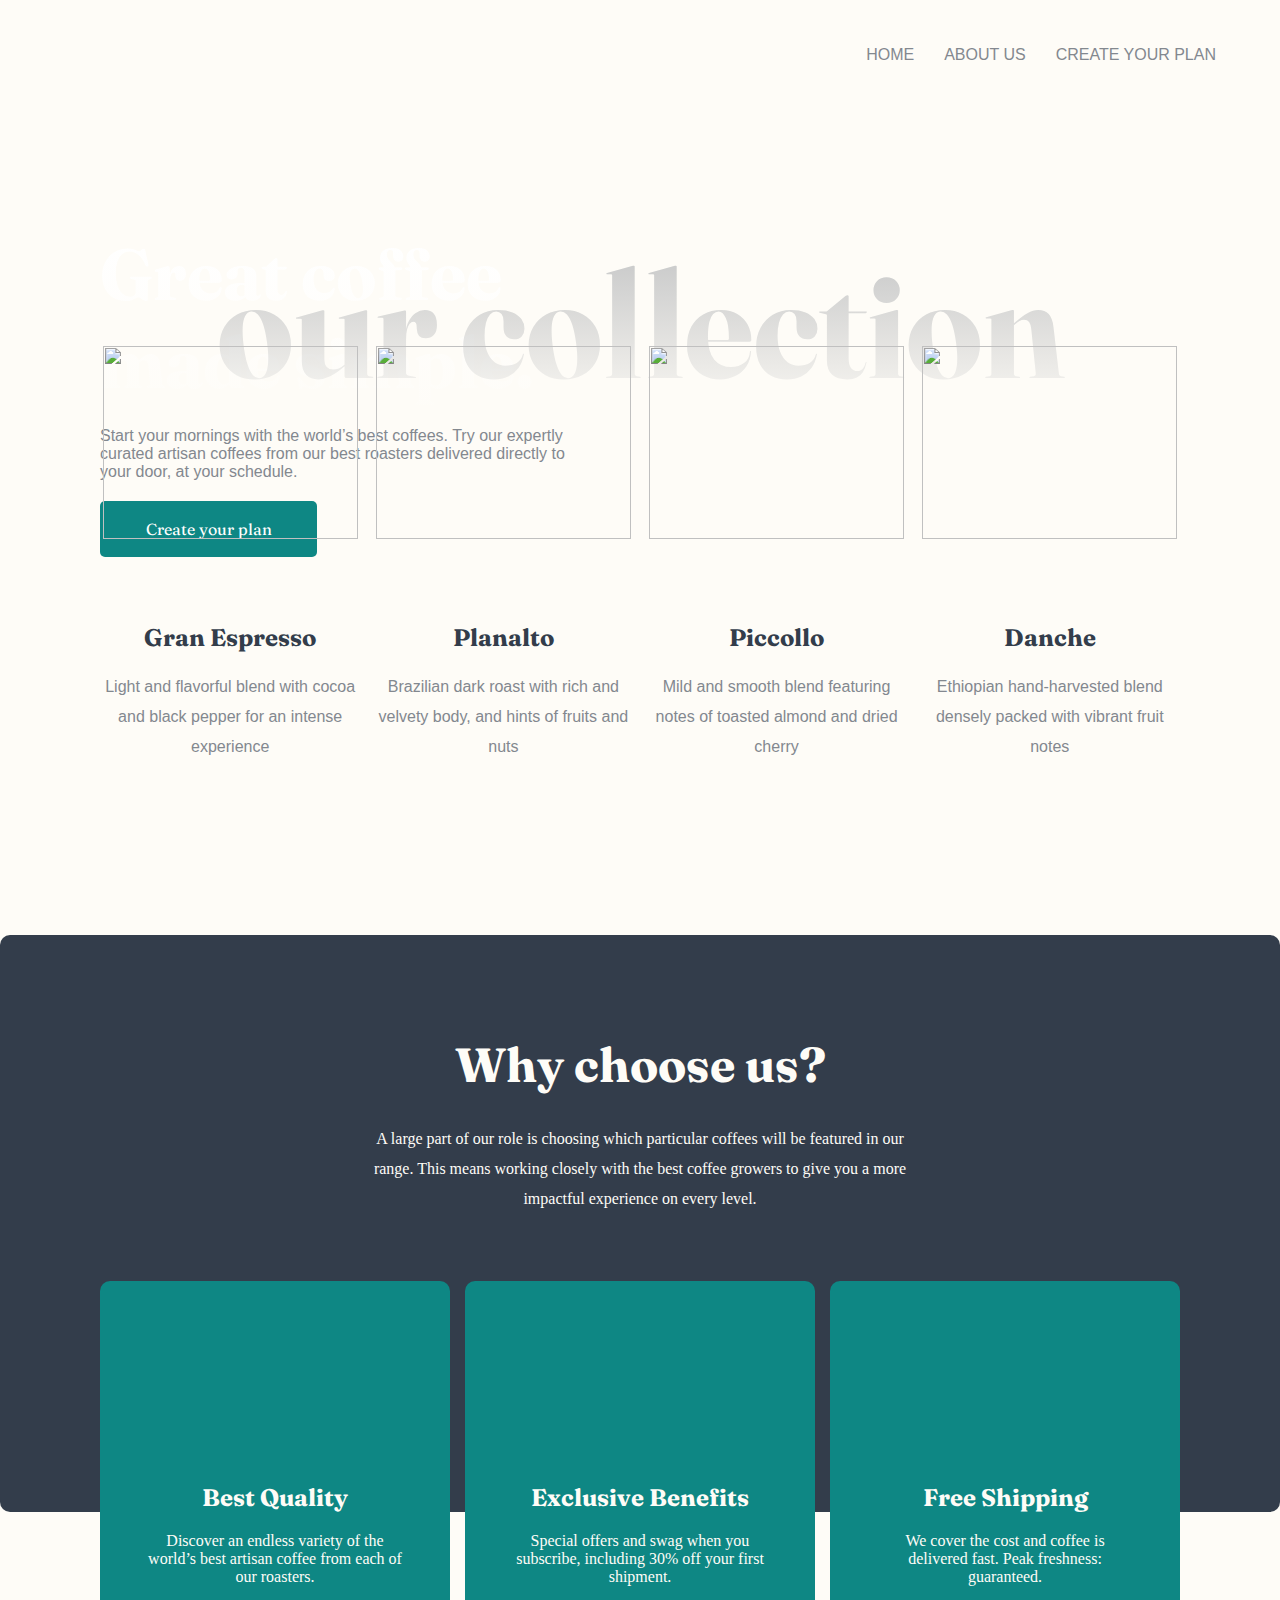
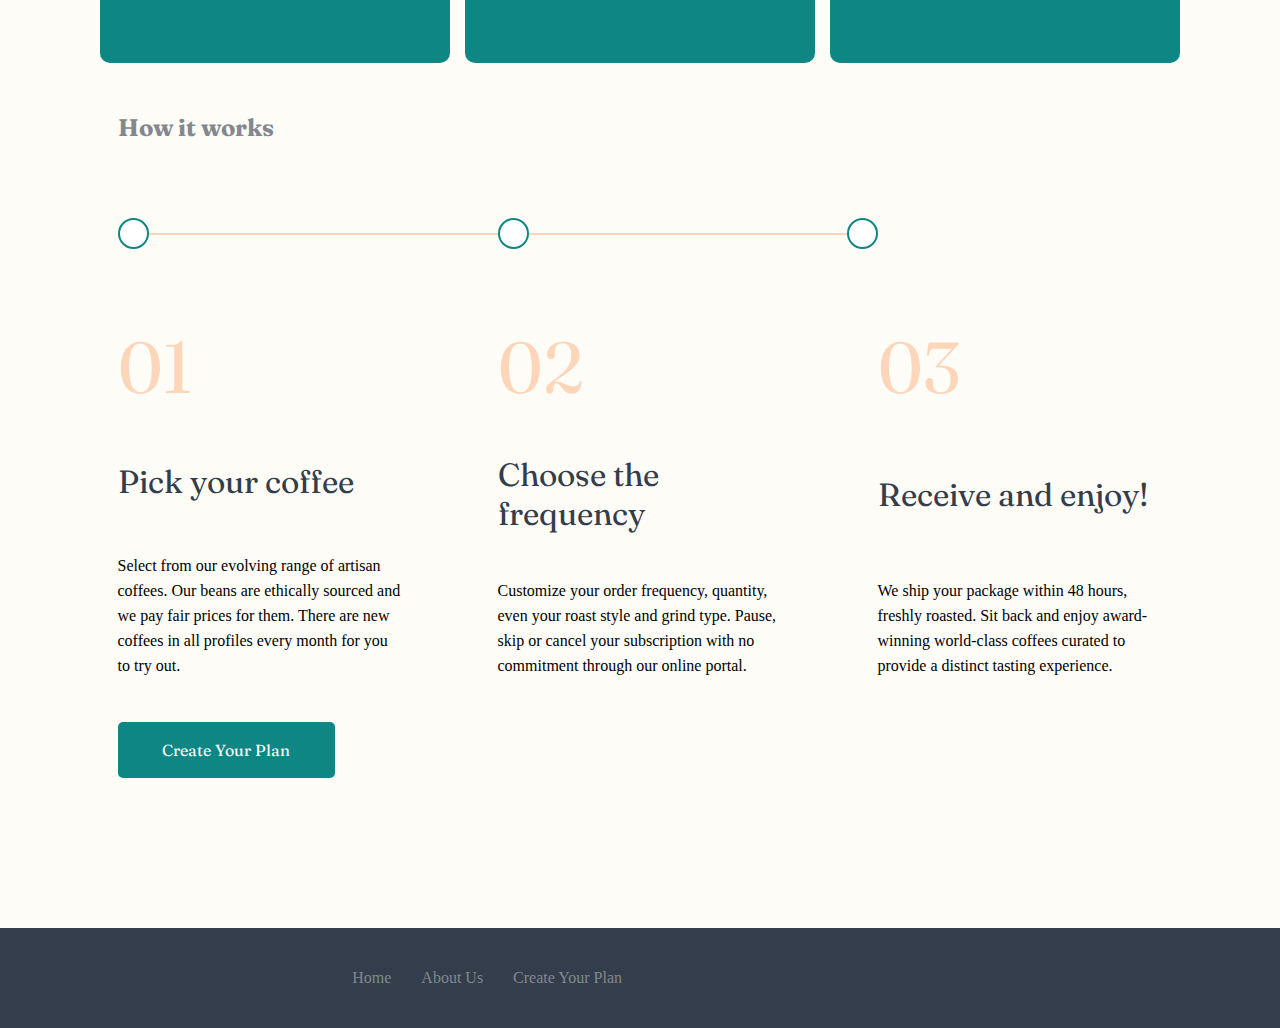
==== index.html @ 8ff1a356 "Add files via upload" ====
<!DOCTYPE html>
<html lang="en">
<head>
  <meta charset="UTF-8">
  <meta name="viewport" content="width=device-width, initial-scale=1.0">
  <link rel="icon" type="image/png" sizes="32x32" href="./assets/favicon-32x32.png">
  <link rel="stylesheet" href="styles.css">
  <title>Frontend Mentor | Coffeeroasters subscription site</title>
  <link rel="preconnect" href="https://fonts.googleapis.com">
  <link rel="preconnect" href="https://fonts.gstatic.com" crossorigin>
  <link href="https://fonts.googleapis.com/css2?family=Fraunces:wght@900&display=swap" rel="stylesheet">
</head>
<body>
  <header id="header">
      <nav class="nav-main">
        <img src="./assets/shared/desktop/logo.svg" alt="" class="logo">
        <ul class="nav-list">
          <a class="nav-link" href="#"><li class="nav-item">Home</li></a>
          <a class="nav-link" href="#"><li class="nav-item">About Us</li></a>
          <a class="nav-link" href="#"><li class="nav-item">Create Your Plan</li></a>
        </ul>
    </nav>
  </header>
  <main id="main">
    <section id="hero">
        <img src="./assets/home/desktop/image-hero-coffeepress.jpg" alt="" class="hero-image">
        <div class="hero-content">
          <h1 class="hero-heading">Great coffee made simple.</h1>
          <p class="hero-paragraph">
            Start your mornings with the world’s best coffees. Try our expertly curated artisan 
            coffees from our best roasters delivered directly to your door, at your schedule.
          </p>
          <button class="hero-button">Create your plan</button>
        </div>
    </section>
    <section id="products">
      <div class="products-line">
        <div class="products-heading-overlay"></div>
        <h2 class="products-heading">our collection</h2>
        <div class="products-container">
          <div class="product-container">
            <img class="product-image" src="./assets/home/desktop/image-gran-espresso.png" alt="">
            <div class="products-content">
              <h3 class="products-content-heading">Gran Espresso</h3>
              <p class="products-paragraph">
                Light and flavorful blend with cocoa and black pepper for an intense experience
              </p>
            </div>
          </div>
          <div class="product-container">
            <img class="product-image" src="./assets/home/desktop/image-planalto.png" alt="">
            <div class="products-content">
              <h3 class="products-content-heading">Planalto</h3>
              <p class="products-paragraph">  
                Brazilian dark roast with rich and velvety body, and hints of fruits and nuts
              </p>
            </div>
          </div>
          <div class="product-container">
            <img class="product-image" src="./assets/home/desktop/image-piccollo.png" alt="">
            <div class="products-content">
              <h3 class="products-content-heading">Piccollo</h3>
              <p class="products-paragraph">  
                Mild and smooth blend featuring notes of toasted almond and dried cherry
              </p>
            </div>
          </div>
          <div class="product-container">
            <img class="product-image" src="./assets/home/desktop/image-danche.png" alt="">
            <div class="products-content">
              <h3 class="products-content-heading">Danche</h3>
              <p class="products-paragraph">
                Ethiopian hand-harvested blend densely packed with vibrant fruit notes
              </p>
            </div>
          </div>
        </div>
      </div>
    </section>
    <section id="cta">
      <div class="cta-content">
        <div class="cta-content-container">
          <h4 class="cta-heading">Why choose us?</h4>
          <p class="cta-paragraph">
            A large part of our role is choosing which particular coffees will be featured 
            in our range. This means working closely with the best coffee growers to give 
            you a more impactful experience on every level.
          </p>
        </div>
      </div>
        <div class="cta-container">
          <div class="cta-item">
            <img src="./assets/home/desktop/icon-coffee-bean.svg" alt="" class="cta-item-image">
            <div class="cta-item-content">
              <h5 class="cta-item-heading">Best Quality</h5>
              <p class="cta-item-paragraph">  
                Discover an endless variety of the world’s best artisan coffee from each of our roasters.
              </p>
            </div>
          </div>
          <div class="cta-item">
            <img src="./assets/home/desktop/icon-gift.svg" alt="" class="cta-item-image">
            <div class="cta-item-content">
              <h5 class="cta-item-heading">Exclusive Benefits</h5>
              <p class="cta-item-paragraph">  
                Special offers and swag when you subscribe, including 30% off your first shipment.
              </p>
            </div>
          </div>
          <div class="cta-item">
            <img src="./assets/home/desktop/icon-truck.svg" alt="" class="cta-item-image">
            <div class="cta-item-content">
              <h5 class="cta-item-heading">Free Shipping</h5>
              <p class="cta-item-paragraph">  
                We cover the cost and coffee is delivered fast. Peak freshness: guaranteed.
              </p>
            </div>
          </div>
        </div>
    </section>
    <section id="how-to">
      <h6 class="how-to-heading">How it works</h6>
      <div class="line-graphic">
        <div class="circle-one"></div>
        <div class="circle-two"></div>
        <div class="circle-three"></div>
      </div>
      <div class="how-to-content">
        <div class="how-to-steps-container">
          <div class="step-one step">
            <p class="step-number">01</p>
            <h7 class="how-to-steps-heading">Pick your coffee</h7>
            <p class="how-to-steps-paragraph">
              Select from our evolving range of artisan coffees. Our beans are ethically 
              sourced and we pay fair prices for them. There are new coffees in all profiles 
              every month for you to try out.
            </p>
          </div>
          <div class="step-two step">
            <p class="step-number">02</p>
            <h7 class="how-to-steps-heading">Choose the frequency</h7>
            <p class="how-to-steps-paragraph">
              Customize your order frequency, quantity, even your roast style and grind type. 
              Pause, skip or cancel your subscription with no commitment through our online portal.
            </p>
          </div>
          <div class="step-three step">
            <p class="step-number">03</p>
            <h7 class="how-to-steps-heading">Receive and enjoy!</h7>
            <p class="how-to-steps-paragraph">
              We ship your package within 48 hours, freshly roasted. Sit back and enjoy award-winning 
              world-class coffees curated to provide a distinct tasting experience.
            </p>
          </div>
        </div>
      </div>
      <button class="how-to-button">Create Your Plan</button>
    </section>
    <footer id="footer">
        <nav class="footer-nav">
          <img src="./assets/shared/desktop/logo-footer.svg" alt="" class="footer-logo">
          <ul class="footer-nav-list">
            <a class="footer-nav-link"><li class="footer-nav-item">Home</li></a>
            <a class="footer-nav-link"><li class="footer-nav-item">About Us</li></a>
            <a class="footer-nav-link"><li class="footer-nav-item">Create Your Plan</li></a>
          </ul>
        </nav>
        <div class="footer-sm-container">
          <a href="" class="social-link">
            <img src="./assets/shared/desktop/icon-facebook.svg" alt="" class="social-item">
          </a>
          <a href="" class="social-link">
            <img src="./assets/shared/desktop/icon-twitter.svg" alt="" class="social-item">
          </a>
          <a href="" class="social-link">
            <img src="./assets/shared/desktop/icon-instagram.svg" alt="" class="social-item">
          </a>
        </div>
      </div>
  </main>
</body>
</html>

  <!-- Home
  About us
  Create your plan

  Great coffee made simple.

  Start your mornings with the world’s best coffees. Try our expertly curated artisan 
  coffees from our best roasters delivered directly to your door, at your schedule.

  Create your plan

  Our collection

  Gran Espresso
  Light and flavorful blend with cocoa and black pepper for an intense experience

  Planalto
  Brazilian dark roast with rich and velvety body, and hints of fruits and nuts

  Piccollo
  Mild and smooth blend featuring notes of toasted almond and dried cherry

  Danche
  Ethiopian hand-harvested blend densely packed with vibrant fruit notes

  Why choose us?

  A large part of our role is choosing which particular coffees will be featured 
  in our range. This means working closely with the best coffee growers to give 
  you a more impactful experience on every level.

  Best quality
  Discover an endless variety of the world’s best artisan coffee from each of our roasters.

  Exclusive benefits
  Special offers and swag when you subscribe, including 30% off your first shipment.

  Free shipping 
  We cover the cost and coffee is delivered fast. Peak freshness: guaranteed.

  How it works

  01
  Pick your coffee
  Select from our evolving range of artisan coffees. Our beans are ethically 
  sourced and we pay fair prices for them. There are new coffees in all profiles 
  every month for you to try out.

  02
  Choose the frequency
  Customize your order frequency, quantity, even your roast style and grind type. 
  Pause, skip or cancel your subscription with no commitment through our online portal.

  03
  Receive and enjoy!
  We ship your package within 48 hours, freshly roasted. Sit back and enjoy award-winning 
  world-class coffees curated to provide a distinct tasting experience.

  Create your plan

  Home
  About us
  Create your plan -->
---- styles.css ----
* {
    margin: 0;
    padding: 0;
    box-sizing: border-box;
    font-size: 16px;
}

:root {
    /* Colors */
    --light-cream: #fefcf7;
    --dark-grey-blue: #333d4b;
    --grey: #83888f;
    --btn-color: #66d2cf;
    --dark-cyan: #0E8784;
    --pale-orange: #FDD6BA;
}

/* Global */
body {
    background-color: var(--light-cream);
}

li {
    list-style-type: none;
}

a {
    text-decoration: none;
    color: var(--grey);
}

/* for testing and debugging */
header {
    /* background-color:wheat; */
    width: 90%;
    margin: 30px auto;
}

#hero  {
    position: relative;
    width: 1280px;
    margin: auto;
    display: flex;
    align-items: center;
    justify-content: center;
}

#cta {
    height: 728px;
    width: 1280px;
    margin: 50px auto;
    display: flex;
    flex-direction: column;
    align-items: center;
    justify-content: center; 
    background-color: var(--light-cream);
    position: relative;
}

#products {
    /* background-color: brown; */
    height: 524.55px;
    width: 1111px;
    margin: 150px auto;
    display: flex;
    align-items: center;
    justify-content: center;
}

#how-to {
    height: auto;
    width: 1045px;
    height: 765px;
    margin: 50px auto;
    position: relative;
}

#footer {
    height: 100px;
    background-color: var(--dark-grey-blue);
    display: flex;
    align-items: center;
    justify-content: space-between;
    width: 1280px;
    margin: 0 auto;
}

#hero { background-color: yellow; }
#products { 
    /* background-color: red;  */
    padding: 20px 0;
}
/* #cta { background-color: yellowgreen; } */
/* #how-to { background-color: antiquewhite } */

/* navigation */
.nav-main {
    display: flex;
    justify-content: space-between;
    align-items: center;
    width: 1280px;
    height: 50px;
}

.nav-list {
    display: flex;
    justify-content: space-between;
    font-family: 'Barlow', sans-serif;
    text-transform: uppercase;
}

.nav-link {
    font-size: 1vw;
}

.nav-link:not(:last-child) {
    margin-right: 30px;
}

.nav-link:hover {
    color: var(--dark-grey-blue);
}

/* Hero */
.hero-content {
    width: 493px;
    height: 367px;
    /* background-color: cornflowerblue; */
    display: flex;
    flex-direction: column;
    justify-content: space-evenly;
    position: absolute;
    left: 100px;
    top: 100px;
}

.hero-image {
    width: 100%;
    border-radius: 10px;
}

.hero-heading {
    font-size: 72px;
    font-family: 'Fraunces', serif;
    color: white;
}

.hero-paragraph {
    font-size: 1rem;
    color: var(--grey);
    font-family: 'Barlow', sans-serif;
}

.hero-button, .how-to-button {
    width: 217px;
    height: 56px;
    background-color: var(--dark-cyan);
    color: white;
    font-family: 'Fraunces', serif;
    border: none;
    border-radius: 5px;
}

.hero-button:hover {
    background-color: var(--btn-color);
}
/* Products */
.products-line {
    position: relative;
}

.products-container {
    /* background-color: darkblue; */
    color: white;
    display: flex;
    width: 1111px;
    height: 398.55px;
    justify-content: space-evenly;
    align-items: center;
}

.products-heading {
    font-size: 150px;
    text-align: center;
    font-family: 'Fraunces', serif;
    color: var(--grey);
    filter: opacity(50%);
}

.products-heading-overlay {
    width: 1111px;
    height: 196px;
    background: rgb(254,252,247);
    background: linear-gradient(0deg, rgba(254,252,247,1) 0%, rgba(254,252,247,0) 100%);
    position: absolute;
    z-index: 1;
}

.products-content {
    width: 255px;
    height: 134px;
    display: flex;
    flex-direction: column;
    justify-content: space-evenly;
    align-items: center;
    margin-top: 150px;
}

.products-content-heading {
    font-size: 24px;
    font-family: 'Fraunces', serif;
    color: var(--dark-grey-blue);
    margin-bottom: 20px;
}

.products-paragraph {
    font-family: 'Barlow', sans-serif;
    color: var(--grey);
    text-align: center;
    line-height: 30px;
}

.product-image {
    width: 255px;
    height: 193px;
    position: absolute;
    top: 115px;
    z-index: 1;
}
/* CTA */
.cta-content {
    background-color: var(--dark-grey-blue);
    width: 1280px;
    height: 577px;
    position: absolute;
    display: flex;
    justify-content: center;
    top: 0;
    border-radius: 10px;
}

.cta-container {
    display: flex;
    justify-content: space-evenly;
    position: absolute;
    width: 1110px;
    height: 382px;
    bottom: 0;
}

.cta-heading {
    color: var(--light-cream);
    font-size: 48px;
    text-align: center;
    font-family: 'Fraunces', serif;
}

.cta-paragraph {
    text-align: center;
    margin-top: 30px;
    line-height: 30px;
}

.cta-content-container {
    width: 540px;
    height: 160px;
    color: var(--light-cream);
    margin-top: 100px;
}

.cta-item {
    background-color: var(--dark-cyan);    
    width: 350px;
    height: 382px;
    display: flex;
    flex-direction: column;
    align-items: center;
    justify-content: space-evenly;
    border-radius: 10px;
}

.cta-item-content {
    width: 255px;
    height: 78px;
}

.cta-item-heading {
    font-size: 24px;
    font-family: 'Fraunces', serif;
    color: var(--light-cream);
    margin-bottom: 20px;
    text-align: center;
}

.cta-item-paragraph {
    color: var(--light-cream);
    text-align: center;
}

/* How to */
.how-to-steps-container {
    display: flex;
    justify-content: space-between;
    align-items: flex-end;
    position: absolute;
    bottom: 200px;
    width: 1045px;
    height: 453px;
    /* background-color: yellow; */
}

.how-to-heading {
    font-family: 'Fraunces', serif;
    position: absolute;
    top: 0;
    font-size: 24px;
    color: var(--grey);
}

.line-graphic {
    display: flex;
    align-items: center;
    width: 760px;
    height: 2px;
    background-color: var(--pale-orange);
    position: relative;
    left: 0;
    top: 120px;
}

.circle-one, 
.circle-two,
.circle-three {
    width: 31px;
    height: 31px;
    background-color: white;
    position: absolute;
    border: 2px solid var(--dark-cyan);
    border-radius: 50px;
}

.circle-one {
    left: 0;
}

.circle-two {
    left: 50%;
}

.circle-three {
    right: 0;
}

.step {
    width: 285px;
    height: 355px;
    display: flex;
    flex-direction: column;
    justify-content: space-between;
}

.step-number {
    font-size: 72px;
    color: var(--pale-orange);
    font-family: 'Fraunces', serif;
}

.how-to-steps-heading {
    font-size: 32px;
    font-family: 'Fraunces', serif;
    color: var(--dark-grey-blue);
}

.how-to-steps-paragraph {
    line-height: 25px;
}

.how-to-button {
    position: absolute;
    bottom: 100px;
}

/* Footer */
.footer-nav {
    width: 622px;
    height: 26px;
    display: flex;
    justify-content: space-between;
    align-items: center;
}

.footer-logo {
    margin-left: 30px;
}

.footer-nav-list {
    display: flex;
}

.footer-nav-link:not(:last-child) {
    margin-right: 30px;
}

.footer-sm-container {
    margin-right: 70px;
}

.social-link:not(:last-child) {
    margin-right: 30px;
}

@font-face {
    font-family: 'Barlow', sans-serif;
    src: url(./assets/fonts/Barlow-Regular.ttf);
}

@font-face {
    font-family: 'Fraunces', serif;
    src: url(./assets/fonts/Fraunces-VariableFont_SOFT\,WONK\,opsz\,wght.ttf);
}

#header {
    display: flex;
    justify-content: space-evenly;
}

/* Large Desktop
@media screen and (min-width: 1800px) {

}

/* Small Desktop */
/* @media screen and (max-width: 1300px) {
    .hero-content {
        height: 400px;
        top: 60px;
    }

    .hero-paragraph {
        width: 350px;
    }
} */

/* Tablets */
/* @media screen and (max-width: 768px) {
    .products-container, .cta-container {
        flex-direction: column;
    }
} */

/* Mobile */
/* @media screen and (max-width: 480px) {
    .hero-content {
        width: 100%;
        align-items: center;
    }

    .product-container, .products-content {
        display: flex;
        flex-direction: column;
        align-items: center;
        justify-content: center;
    }

    .how-to-steps-container {
        flex-direction: column;
        justify-content: center;
        align-items: center;
    }

    .step {
        display: flex;
        flex-direction: column;
        align-items: center;
    }

    .footer-nav {
        flex-direction: column;
    }
} */
/* Notes:

width should be 90% on all pages


*/
/* Need to convert everthing to vh and vw units */
/* 
320px — 480px: Mobile devices
481px — 768px: iPads, Tablets
769px — 1024px: Small screens, laptops
1025px — 1200px: Desktops, large screens
1201px and more —  Extra large screens, TV */
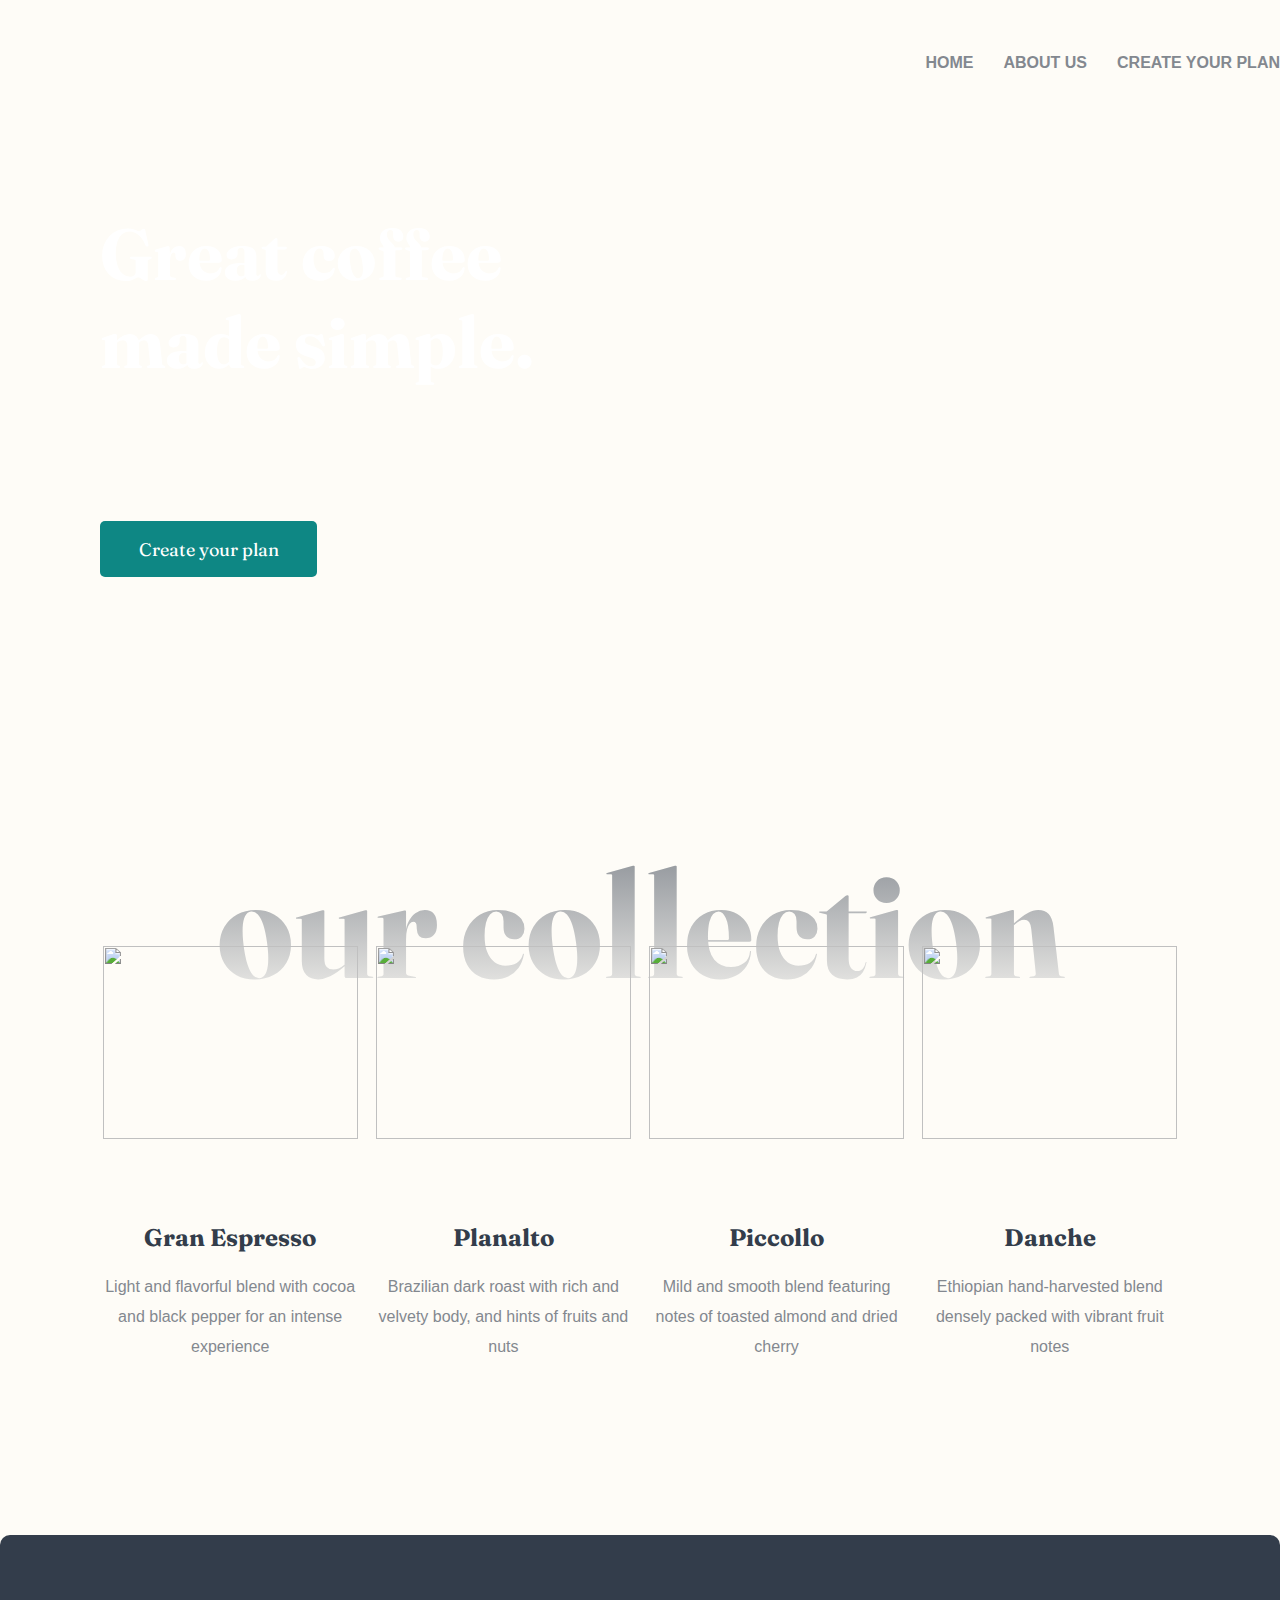
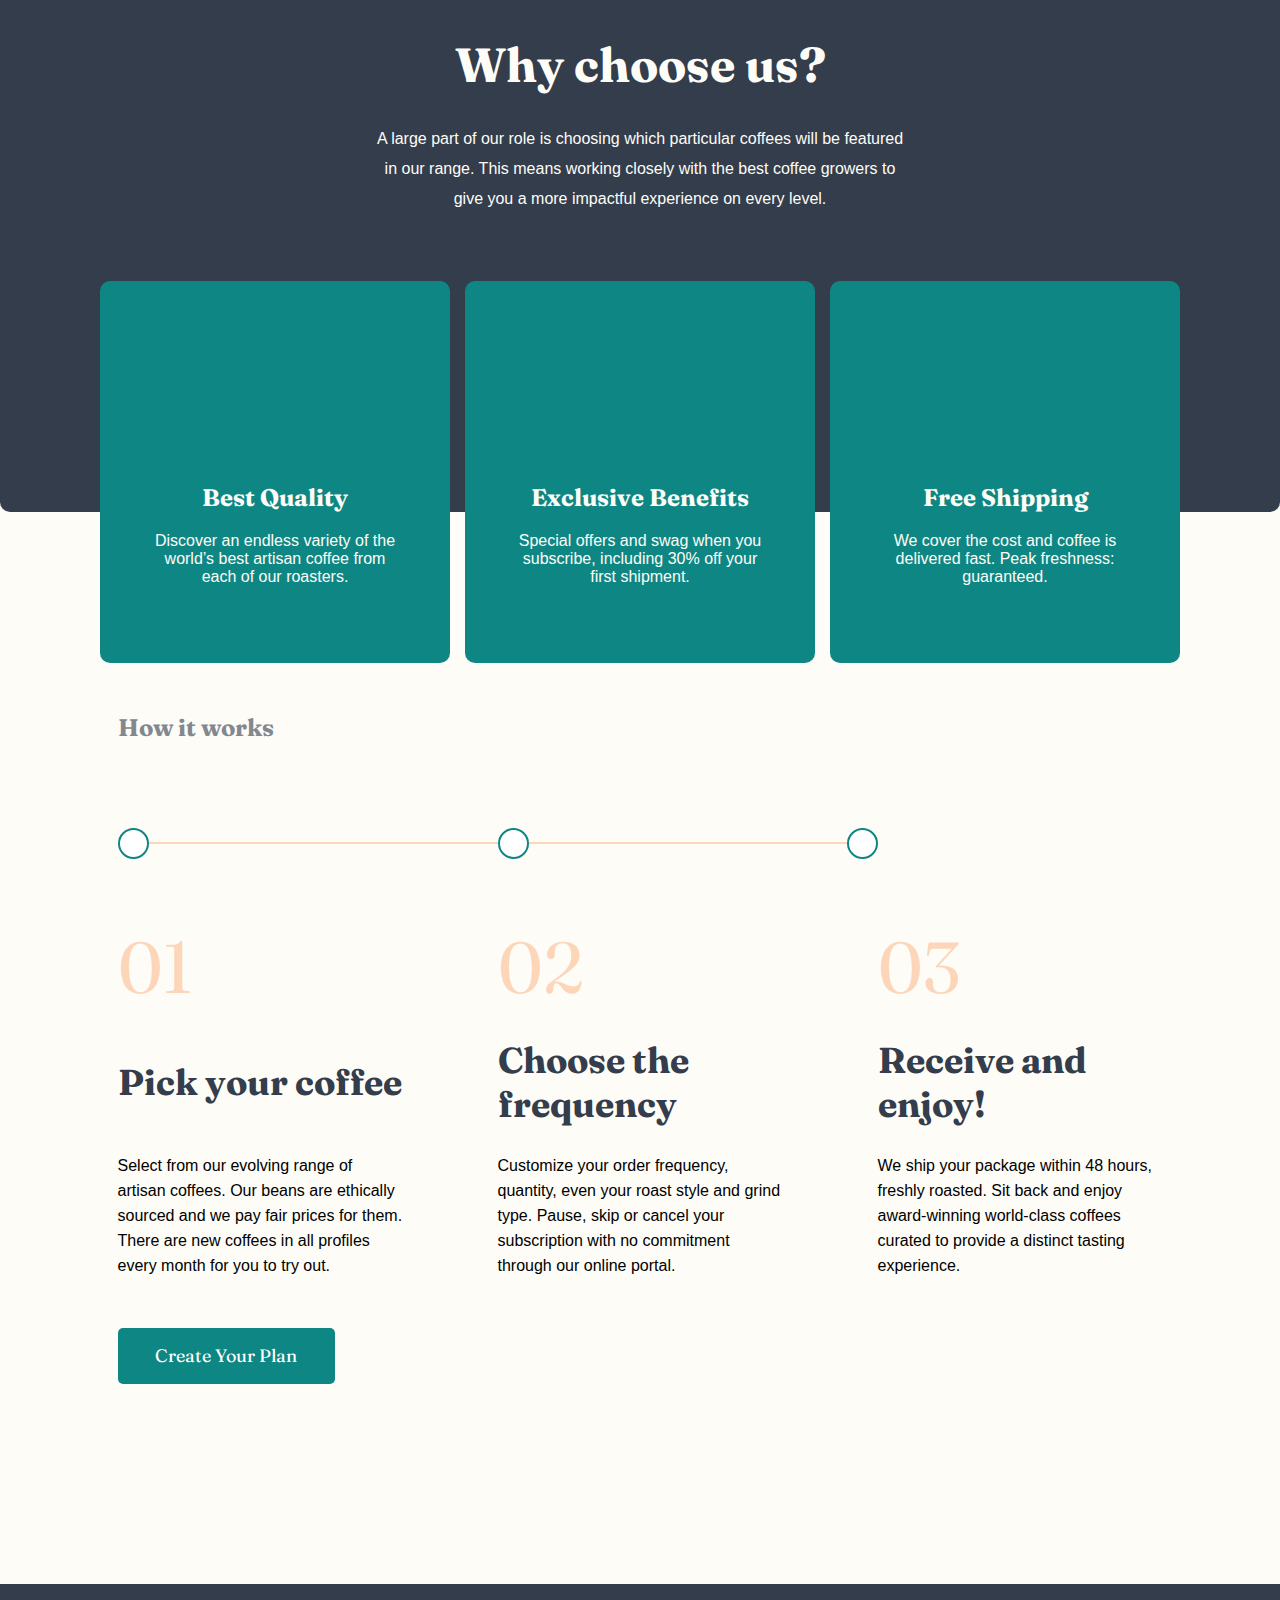
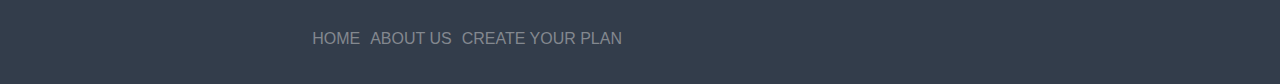
==== commit 0da5b737: "Add files via upload" ====
--- a/index.html
+++ b/index.html
@@ -12,18 +12,21 @@
 </head>
 <body>
   <header id="header">
-      <nav class="nav-main">
-        <img src="./assets/shared/desktop/logo.svg" alt="" class="logo">
-        <ul class="nav-list">
-          <a class="nav-link" href="#"><li class="nav-item">Home</li></a>
-          <a class="nav-link" href="#"><li class="nav-item">About Us</li></a>
-          <a class="nav-link" href="#"><li class="nav-item">Create Your Plan</li></a>
-        </ul>
+    <nav class="nav-main">
+      <img src="./assets/shared/desktop/logo.svg" alt="" class="logo">
+      <img src="./assets/shared/mobile/icon-hamburger.svg" alt="" class="hamburger">
+      <ul class="nav-list">
+        <a class="nav-link" href="#"><li class="nav-item">Home</li></a>
+        <a class="nav-link" href="#"><li class="nav-item">About Us</li></a>
+        <a class="nav-link" href="#"><li class="nav-item">Create Your Plan</li></a>
+      </ul>
     </nav>
   </header>
   <main id="main">
     <section id="hero">
         <img src="./assets/home/desktop/image-hero-coffeepress.jpg" alt="" class="hero-image">
+        <img src="./assets/home/tablet/image-hero-coffeepress.jpg" alt="" class="hero-image-tablet">
+        <img src="./assets/home/mobile/image-hero-coffeepress.jpg" alt="" class="hero-image-mobile">
         <div class="hero-content">
           <h1 class="hero-heading">Great coffee made simple.</h1>
           <p class="hero-paragraph">
@@ -125,11 +128,11 @@
         <div class="circle-two"></div>
         <div class="circle-three"></div>
       </div>
-      <div class="how-to-content">
+      <!-- <div class="how-to-content"> -->
         <div class="how-to-steps-container">
           <div class="step-one step">
             <p class="step-number">01</p>
-            <h7 class="how-to-steps-heading">Pick your coffee</h7>
+            <h6 class="how-to-steps-heading">Pick your coffee</h6>
             <p class="how-to-steps-paragraph">
               Select from our evolving range of artisan coffees. Our beans are ethically 
               sourced and we pay fair prices for them. There are new coffees in all profiles 
@@ -138,7 +141,7 @@
           </div>
           <div class="step-two step">
             <p class="step-number">02</p>
-            <h7 class="how-to-steps-heading">Choose the frequency</h7>
+            <h6 class="how-to-steps-heading">Choose the frequency</h6>
             <p class="how-to-steps-paragraph">
               Customize your order frequency, quantity, even your roast style and grind type. 
               Pause, skip or cancel your subscription with no commitment through our online portal.
@@ -146,23 +149,25 @@
           </div>
           <div class="step-three step">
             <p class="step-number">03</p>
-            <h7 class="how-to-steps-heading">Receive and enjoy!</h7>
+            <h6 class="how-to-steps-heading">Receive and enjoy!</h6>
             <p class="how-to-steps-paragraph">
               We ship your package within 48 hours, freshly roasted. Sit back and enjoy award-winning 
               world-class coffees curated to provide a distinct tasting experience.
             </p>
           </div>
         </div>
-      </div>
+      <!-- </div> -->
+    </section>
+    <div class="button-container">
       <button class="how-to-button">Create Your Plan</button>
-    </section>
+    </div>
     <footer id="footer">
         <nav class="footer-nav">
           <img src="./assets/shared/desktop/logo-footer.svg" alt="" class="footer-logo">
           <ul class="footer-nav-list">
-            <a class="footer-nav-link"><li class="footer-nav-item">Home</li></a>
-            <a class="footer-nav-link"><li class="footer-nav-item">About Us</li></a>
-            <a class="footer-nav-link"><li class="footer-nav-item">Create Your Plan</li></a>
+            <a href="#" class="footer-nav-link"><li class="footer-nav-item">Home</li></a>
+            <a href="#" class="footer-nav-link"><li class="footer-nav-item">About Us</li></a>
+            <a href="#" class="footer-nav-link"><li class="footer-nav-item">Create Your Plan</li></a>
           </ul>
         </nav>
         <div class="footer-sm-container">
@@ -180,67 +185,3 @@
   </main>
 </body>
 </html>
-
-  <!-- Home
-  About us
-  Create your plan
-
-  Great coffee made simple.
-
-  Start your mornings with the world’s best coffees. Try our expertly curated artisan 
-  coffees from our best roasters delivered directly to your door, at your schedule.
-
-  Create your plan
-
-  Our collection
-
-  Gran Espresso
-  Light and flavorful blend with cocoa and black pepper for an intense experience
-
-  Planalto
-  Brazilian dark roast with rich and velvety body, and hints of fruits and nuts
-
-  Piccollo
-  Mild and smooth blend featuring notes of toasted almond and dried cherry
-
-  Danche
-  Ethiopian hand-harvested blend densely packed with vibrant fruit notes
-
-  Why choose us?
-
-  A large part of our role is choosing which particular coffees will be featured 
-  in our range. This means working closely with the best coffee growers to give 
-  you a more impactful experience on every level.
-
-  Best quality
-  Discover an endless variety of the world’s best artisan coffee from each of our roasters.
-
-  Exclusive benefits
-  Special offers and swag when you subscribe, including 30% off your first shipment.
-
-  Free shipping 
-  We cover the cost and coffee is delivered fast. Peak freshness: guaranteed.
-
-  How it works
-
-  01
-  Pick your coffee
-  Select from our evolving range of artisan coffees. Our beans are ethically 
-  sourced and we pay fair prices for them. There are new coffees in all profiles 
-  every month for you to try out.
-
-  02
-  Choose the frequency
-  Customize your order frequency, quantity, even your roast style and grind type. 
-  Pause, skip or cancel your subscription with no commitment through our online portal.
-
-  03
-  Receive and enjoy!
-  We ship your package within 48 hours, freshly roasted. Sit back and enjoy award-winning 
-  world-class coffees curated to provide a distinct tasting experience.
-
-  Create your plan
-
-  Home
-  About us
-  Create your plan -->--- a/styles.css
+++ b/styles.css
@@ -10,7 +10,7 @@
     --light-cream: #fefcf7;
     --dark-grey-blue: #333d4b;
     --grey: #83888f;
-    --btn-color: #66d2cf;
+    --light-cyan: #66d2cf;
     --dark-cyan: #0E8784;
     --pale-orange: #FDD6BA;
 }
@@ -29,17 +29,29 @@
     color: var(--grey);
 }
 
-/* for testing and debugging */
-header {
-    /* background-color:wheat; */
-    width: 90%;
+h1, h2, h3, h4, h5, h6, button, .step-number {
+    font-family: 'Fraunces', serif;
+}
+
+p, li {
+    font-family: 'Barlow', sans-serif;
+}
+
+button {
+    font-size: 18px;
+}
+
+/* Sections */
+#header {
+    width: 1280px;
     margin: 30px auto;
 }
 
 #hero  {
+    width: 1280px;
+    height: 600px;
     position: relative;
-    width: 1280px;
-    margin: auto;
+    margin: 0 auto;
     display: flex;
     align-items: center;
     justify-content: center;
@@ -53,12 +65,10 @@
     flex-direction: column;
     align-items: center;
     justify-content: center; 
-    background-color: var(--light-cream);
     position: relative;
 }
 
 #products {
-    /* background-color: brown; */
     height: 524.55px;
     width: 1111px;
     margin: 150px auto;
@@ -70,9 +80,11 @@
 #how-to {
     height: auto;
     width: 1045px;
-    height: 765px;
+    height: 565px;
     margin: 50px auto;
-    position: relative;
+    display: flex;
+    flex-direction: column;
+    justify-content: space-between;
 }
 
 #footer {
@@ -85,15 +97,11 @@
     margin: 0 auto;
 }
 
-#hero { background-color: yellow; }
-#products { 
-    /* background-color: red;  */
-    padding: 20px 0;
-}
-/* #cta { background-color: yellowgreen; } */
-/* #how-to { background-color: antiquewhite } */
-
 /* navigation */
+.hamburger {
+    display: none;
+}
+
 .nav-main {
     display: flex;
     justify-content: space-between;
@@ -105,12 +113,12 @@
 .nav-list {
     display: flex;
     justify-content: space-between;
-    font-family: 'Barlow', sans-serif;
     text-transform: uppercase;
 }
 
 .nav-link {
-    font-size: 1vw;
+    font-weight: bold;
+    margin-top: 15px;
 }
 
 .nav-link:not(:last-child) {
@@ -125,10 +133,9 @@
 .hero-content {
     width: 493px;
     height: 367px;
-    /* background-color: cornflowerblue; */
     display: flex;
     flex-direction: column;
-    justify-content: space-evenly;
+    justify-content: space-between;
     position: absolute;
     left: 100px;
     top: 100px;
@@ -139,16 +146,23 @@
     border-radius: 10px;
 }
 
+.hero-image-tablet {
+    display: none;
+}
+
+.hero-image-mobile {
+    display: none;
+}
+
 .hero-heading {
     font-size: 72px;
-    font-family: 'Fraunces', serif;
     color: white;
 }
 
 .hero-paragraph {
     font-size: 1rem;
-    color: var(--grey);
-    font-family: 'Barlow', sans-serif;
+    color: var(--light-cream);
+    line-height: 30px;
 }
 
 .hero-button, .how-to-button {
@@ -156,13 +170,12 @@
     height: 56px;
     background-color: var(--dark-cyan);
     color: white;
-    font-family: 'Fraunces', serif;
     border: none;
     border-radius: 5px;
 }
 
 .hero-button:hover {
-    background-color: var(--btn-color);
+    background-color: var(--light-cyan);
 }
 /* Products */
 .products-line {
@@ -170,7 +183,6 @@
 }
 
 .products-container {
-    /* background-color: darkblue; */
     color: white;
     display: flex;
     width: 1111px;
@@ -182,9 +194,7 @@
 .products-heading {
     font-size: 150px;
     text-align: center;
-    font-family: 'Fraunces', serif;
     color: var(--grey);
-    filter: opacity(50%);
 }
 
 .products-heading-overlay {
@@ -208,13 +218,11 @@
 
 .products-content-heading {
     font-size: 24px;
-    font-family: 'Fraunces', serif;
     color: var(--dark-grey-blue);
     margin-bottom: 20px;
 }
 
 .products-paragraph {
-    font-family: 'Barlow', sans-serif;
     color: var(--grey);
     text-align: center;
     line-height: 30px;
@@ -252,7 +260,6 @@
     color: var(--light-cream);
     font-size: 48px;
     text-align: center;
-    font-family: 'Fraunces', serif;
 }
 
 .cta-paragraph {
@@ -286,7 +293,6 @@
 
 .cta-item-heading {
     font-size: 24px;
-    font-family: 'Fraunces', serif;
     color: var(--light-cream);
     margin-bottom: 20px;
     text-align: center;
@@ -302,17 +308,11 @@
     display: flex;
     justify-content: space-between;
     align-items: flex-end;
-    position: absolute;
-    bottom: 200px;
     width: 1045px;
     height: 453px;
-    /* background-color: yellow; */
 }
 
 .how-to-heading {
-    font-family: 'Fraunces', serif;
-    position: absolute;
-    top: 0;
     font-size: 24px;
     color: var(--grey);
 }
@@ -325,7 +325,7 @@
     background-color: var(--pale-orange);
     position: relative;
     left: 0;
-    top: 120px;
+    top: 60px;
 }
 
 .circle-one, 
@@ -362,12 +362,10 @@
 .step-number {
     font-size: 72px;
     color: var(--pale-orange);
-    font-family: 'Fraunces', serif;
 }
 
 .how-to-steps-heading {
-    font-size: 32px;
-    font-family: 'Fraunces', serif;
+    font-size: 36px;
     color: var(--dark-grey-blue);
 }
 
@@ -375,9 +373,12 @@
     line-height: 25px;
 }
 
-.how-to-button {
-    position: absolute;
-    bottom: 100px;
+.button-container {
+    width: 1045px;
+    margin: 0 auto 200px auto;}
+
+.how-to-button:hover {
+    background-color: var(--light-cyan);
 }
 
 /* Footer */
@@ -397,8 +398,18 @@
     display: flex;
 }
 
+.footer-nav-link {
+    text-transform: uppercase;
+    font-size: 24px;
+    margin-top: 10px;
+}
+
 .footer-nav-link:not(:last-child) {
-    margin-right: 30px;
+    margin-right: 10px;
+}
+
+.footer-nav-link:hover {
+    color: var(--light-cream);
 }
 
 .footer-sm-container {
@@ -408,6 +419,12 @@
 .social-link:not(:last-child) {
     margin-right: 30px;
 }
+
+/*Broken*/
+.social-link:hover {
+    fill: var(--pale-orange);
+}
+
 
 @font-face {
     font-family: 'Barlow', sans-serif;
@@ -419,10 +436,6 @@
     src: url(./assets/fonts/Fraunces-VariableFont_SOFT\,WONK\,opsz\,wght.ttf);
 }
 
-#header {
-    display: flex;
-    justify-content: space-evenly;
-}
 
 /* Large Desktop
 @media screen and (min-width: 1800px) {
@@ -442,52 +455,407 @@
 } */
 
 /* Tablets */
-/* @media screen and (max-width: 768px) {
+@media screen and (max-width: 769px) {
+    #header, #hero, #products, #cta, #how-to, #footer, .nav-main, 
+    .hero-image-tablet, .products-heading-overlay, .products-container {
+        width: 689px;
+    }
+
+
+    #header {
+        margin: 30px auto 40px auto;
+    }
+
+    .nav-item {
+        font-size: 12px;
+    }
+
+    .logo {
+        width: 203px;
+        height: 24px;
+    }
+
+    #hero {
+        height: 500px;
+    }
+
+    .hero-content {
+        width: 398px;
+        height: 292px;
+        left: 50px;
+    }
+
+    .hero-heading {
+        font-size: 48px;
+    }
+
+    .hero-button {
+        width: 217px;
+        height: 56px;
+    }
+
+    .hero-paragraph {
+        font-size: 15px;
+    }
+
+    .nav-main {
+        height: 26px;
+    }
+
+    .hero-image {
+        display: none;
+    }
+
+    .hero-image-tablet {
+        display: block;
+        height: 500px;
+    }
+
+    .hero-image-mobile {
+        border-radius: 10px;
+    }
+
+    #products {
+        height: 927px;
+        position: relative;
+    }
+
+    #cta {
+        height: 863px;
+    }
+
+    .cta-heading {
+        font-size: 32px;
+    }
+
+    .cta-paragraph {
+        font-size: 15px;
+    }
+
+    .cta-content {
+        width: 688px;
+        height: 573px;
+    }
+
+    .cta-container {
+        width: 573px;
+        height: 590px;
+    }
+
+    .cta-item {
+        flex-direction: row;
+        width: 573px;
+        height: 180px;
+    }
+
+    .cta-item-content {
+        width: 344px;
+        height: 98px;
+    }
+
+    .cta-item-heading, .cta-item-paragraph {
+        text-align: initial;
+    }
+
+    .product-image {
+        width: 255px;
+        height: 193px;
+        position: static;
+    }
+
+    .product-container {
+        display: flex;
+        justify-content: space-around;
+        width: 573px;
+        height: 193px;
+    }
+
+    .products-heading {
+        font-size: 72px;
+    }
+
+    .products-content {
+        display: block;
+        margin: auto;
+        width: 283px;
+        height: 106px;
+    }
+
+    .products-container {
+        height: 927px;
+    }
+
+    .products-content-heading {
+        font-size: 24px;
+    }
+
+    .products-heading-overlay {
+        height: 119px;
+    }
+
+    .products-paragraph {
+        text-align: left;
+        font-size: 15px;
+    }
+
     .products-container, .cta-container {
         flex-direction: column;
-    }
-} */
+        
+    }
+
+    #how-to {
+        width: 689px;
+    }
+
+    .how-to-steps-container {
+        width: 689px;
+    }
+
+    .how-to-steps-heading {
+        font-size: 28px;
+    }
+
+    .how-to-steps-paragraph {
+        font-size: 15px;
+        width: 233px;
+        height: 152px;
+    }
+
+    .step {
+        width: 233px;
+        height: 371px;
+    }
+
+    .line-graphic {
+        width: 497px;
+    }
+
+    .button-container {
+        width: 689px;
+    }
+
+    #footer {
+        height: 270px;
+        flex-direction: column;
+        justify-content: space-evenly;
+    }
+
+    .footer-logo {
+        margin: auto;
+    }
+
+    .footer-sm-container {
+        margin: 0px;
+    }
+
+    .footer-nav {
+        flex-direction: column;
+    }
+}
+
 
 /* Mobile */
-/* @media screen and (max-width: 480px) {
+@media screen and (max-width: 480px) {
+    #header, #hero, #cta, #how-to {
+        width: 327px;
+    }
+
+    #products {
+        width: 375px;
+        height: 1321px;
+        display: flex;
+    }
+
+    #cta {
+        height: 1499px;
+    }
+
+    #how-to {
+        height: 1116px;
+        align-items: center;
+    }
+
+    .hero-image-mobile {
+        display: block;
+    }
+
     .hero-content {
-        width: 100%;
+        width: 279px;
+        height: 301px;
+        top: 100px;
+        left: 25px;
+        display: flex;
         align-items: center;
-    }
-
-    .product-container, .products-content {
-        display: flex;
+        justify-content: space-between;
+    }
+
+    .hero-heading {
+        font-size: 40px;
+        text-align: center;
+    }
+
+    .hero-paragraph {
+        text-align: center;
+    }
+
+    .hamburger {
+        display: block;
+    }
+
+    .nav-main {
+        width: 327px;
+    }
+
+    .nav-list {
+        display: none;
+    }
+
+    .hero-image-tablet {
+        display: none;
+    }
+
+    .hero-image-mobile {
+        width: 327px;
+        height: 500px;
+    }
+
+    .products-heading {
+        font-size: 40px;
+    }
+
+    .products-heading-overlay {
+        width: 284px;
+        height: 50px;
+    }
+
+    .product-image {
+        width: 200px;
+        height: 151px;
+    }
+
+    .product-container {
         flex-direction: column;
         align-items: center;
-        justify-content: center;
+        width: 282px;
+        height: 300px;
+    }
+
+    .products-container {
+        width: 282px;
+        height: auto;
+    }
+
+    .products-content {
+        text-align: center;
+    }
+
+    .products-paragraph {
+        text-align: center;
+    }
+
+    .cta-item {
+        width: 279px;
+        height: 382px;
+        flex-direction: column;
+    }
+
+    .cta-item-content {
+        width: 255px;
+        height: 131px;
+    }
+
+    .cta-item-heading, 
+    .cta-item-paragraph {
+        text-align: center;
+    }
+
+    .cta-content {
+        width: 327px;
+        height: 902px;
+    }
+
+    .cta-content-container {
+        margin-top: 50px;
+        width: 279px;
+        height: 177px;
+    }
+
+    .cta-container {
+        width: 279px;
+        height: 1200px;
+    }
+
+    .line-graphic {
+        display: none;
     }
 
     .how-to-steps-container {
         flex-direction: column;
+        align-items: center;
+        justify-content: space-evenly;
+        width: 327px;
+        height: 1116px;
+        bottom: 0;
+    }
+
+    .step {
+        align-items: center;
+        justify-content: space-evenly;
+        width: 327px;
+        height: 252px;
+    }
+
+    .how-to-steps-heading {
+        margin: 20px auto;
+    }
+
+    .how-to-steps-paragraph {
+        text-align: center;
+        width: 327px;
+    }
+
+    .button-container {
+        width: 100%;
+        margin: 0 auto 150px auto;
+        display: flex;
         justify-content: center;
-        align-items: center;
-    }
-
-    .step {
-        display: flex;
+    }
+
+    .how-to-button {
+        position: initial;
+    }
+
+    #footer {
+        width: 327px;
+        height: 346px;
+        justify-content: space-around;
+    }
+
+    .footer-nav {
+        width: auto;
+        height: 220px;
+    }
+
+    .footer-nav-list {
         flex-direction: column;
         align-items: center;
-    }
-
-    .footer-nav {
-        flex-direction: column;
-    }
-} */
-/* Notes:
-
-width should be 90% on all pages
-
-
-*/
-/* Need to convert everthing to vh and vw units */
-/* 
+        line-height: 30px;
+    }
+
+    .footer-nav-item {
+        font-size: 12px;
+        font-weight: bold;
+    }
+    .footer-nav-link:not(:last-child) {
+        margin-right: 0;
+    }
+}
+
+
+/*
 320px — 480px: Mobile devices
 481px — 768px: iPads, Tablets
 769px — 1024px: Small screens, laptops
 1025px — 1200px: Desktops, large screens
-1201px and more —  Extra large screens, TV */+1201px and more —  Extra large screens, TV 
+*/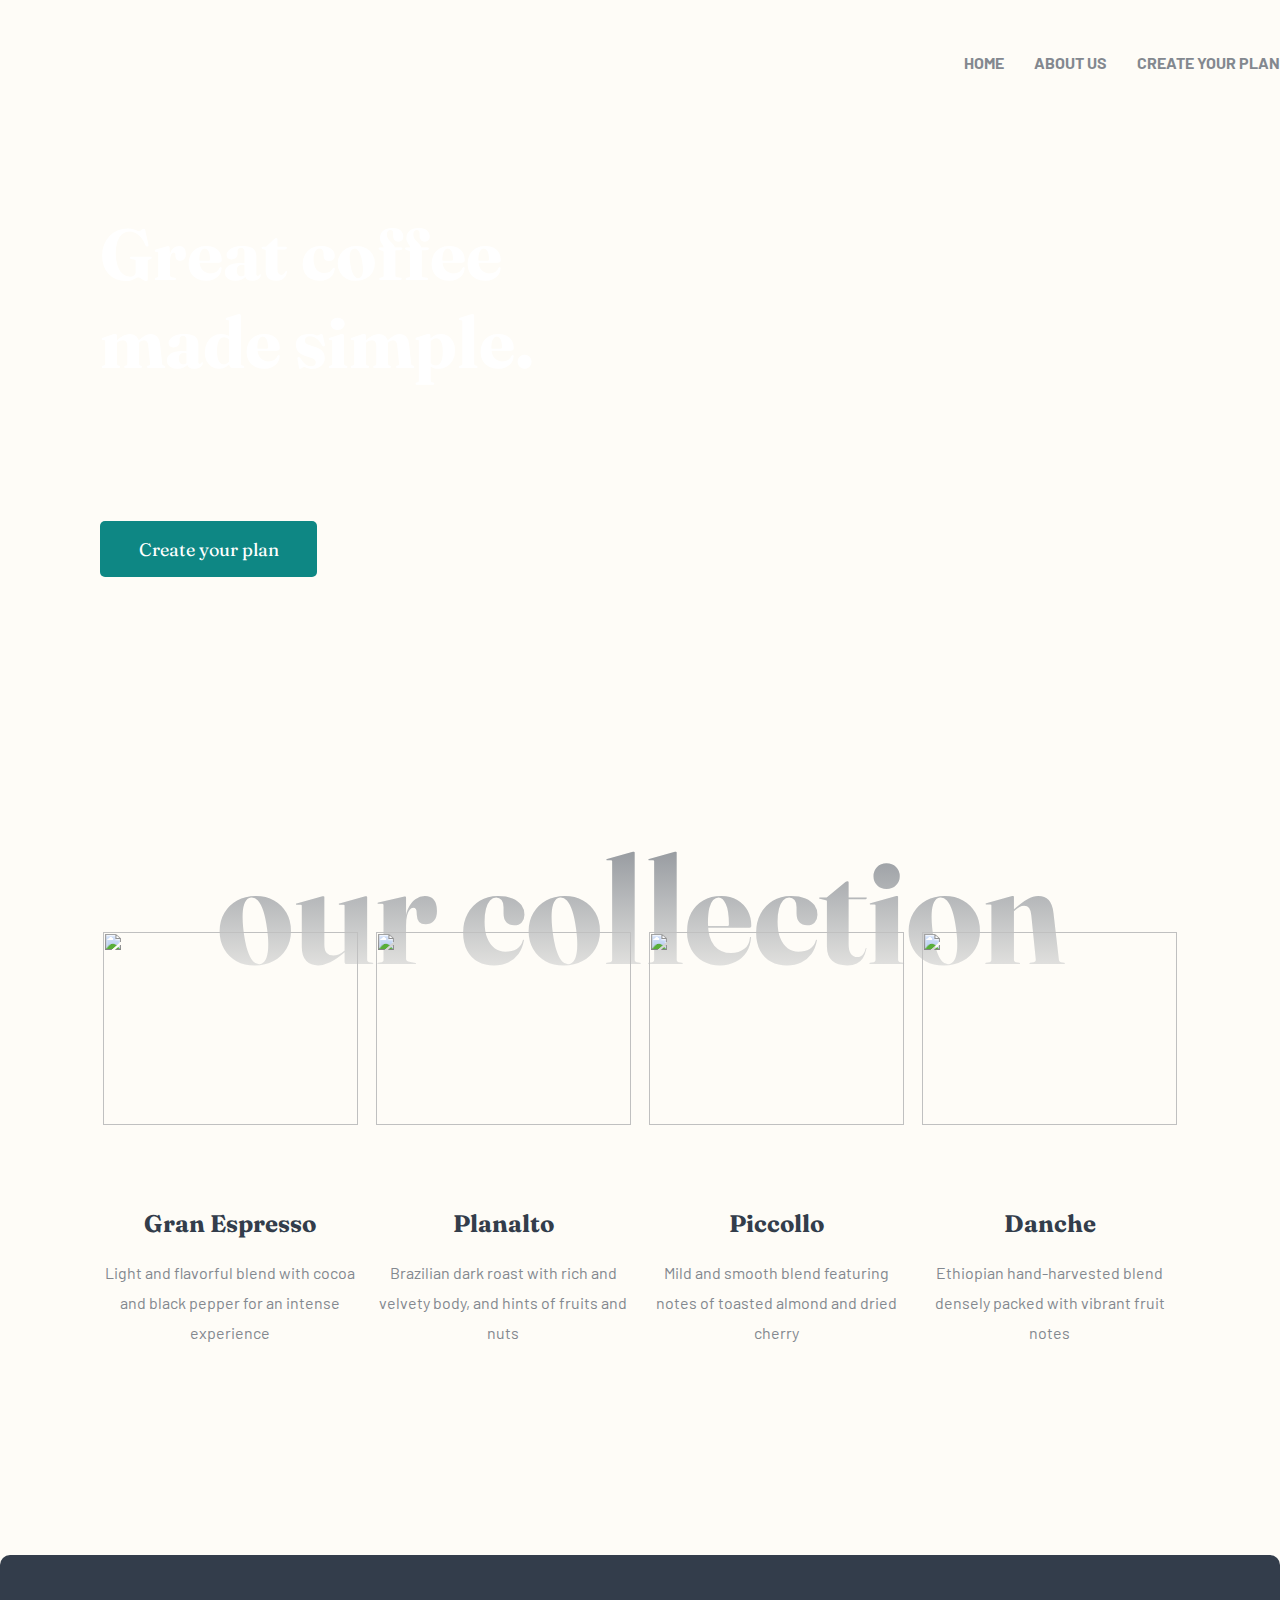
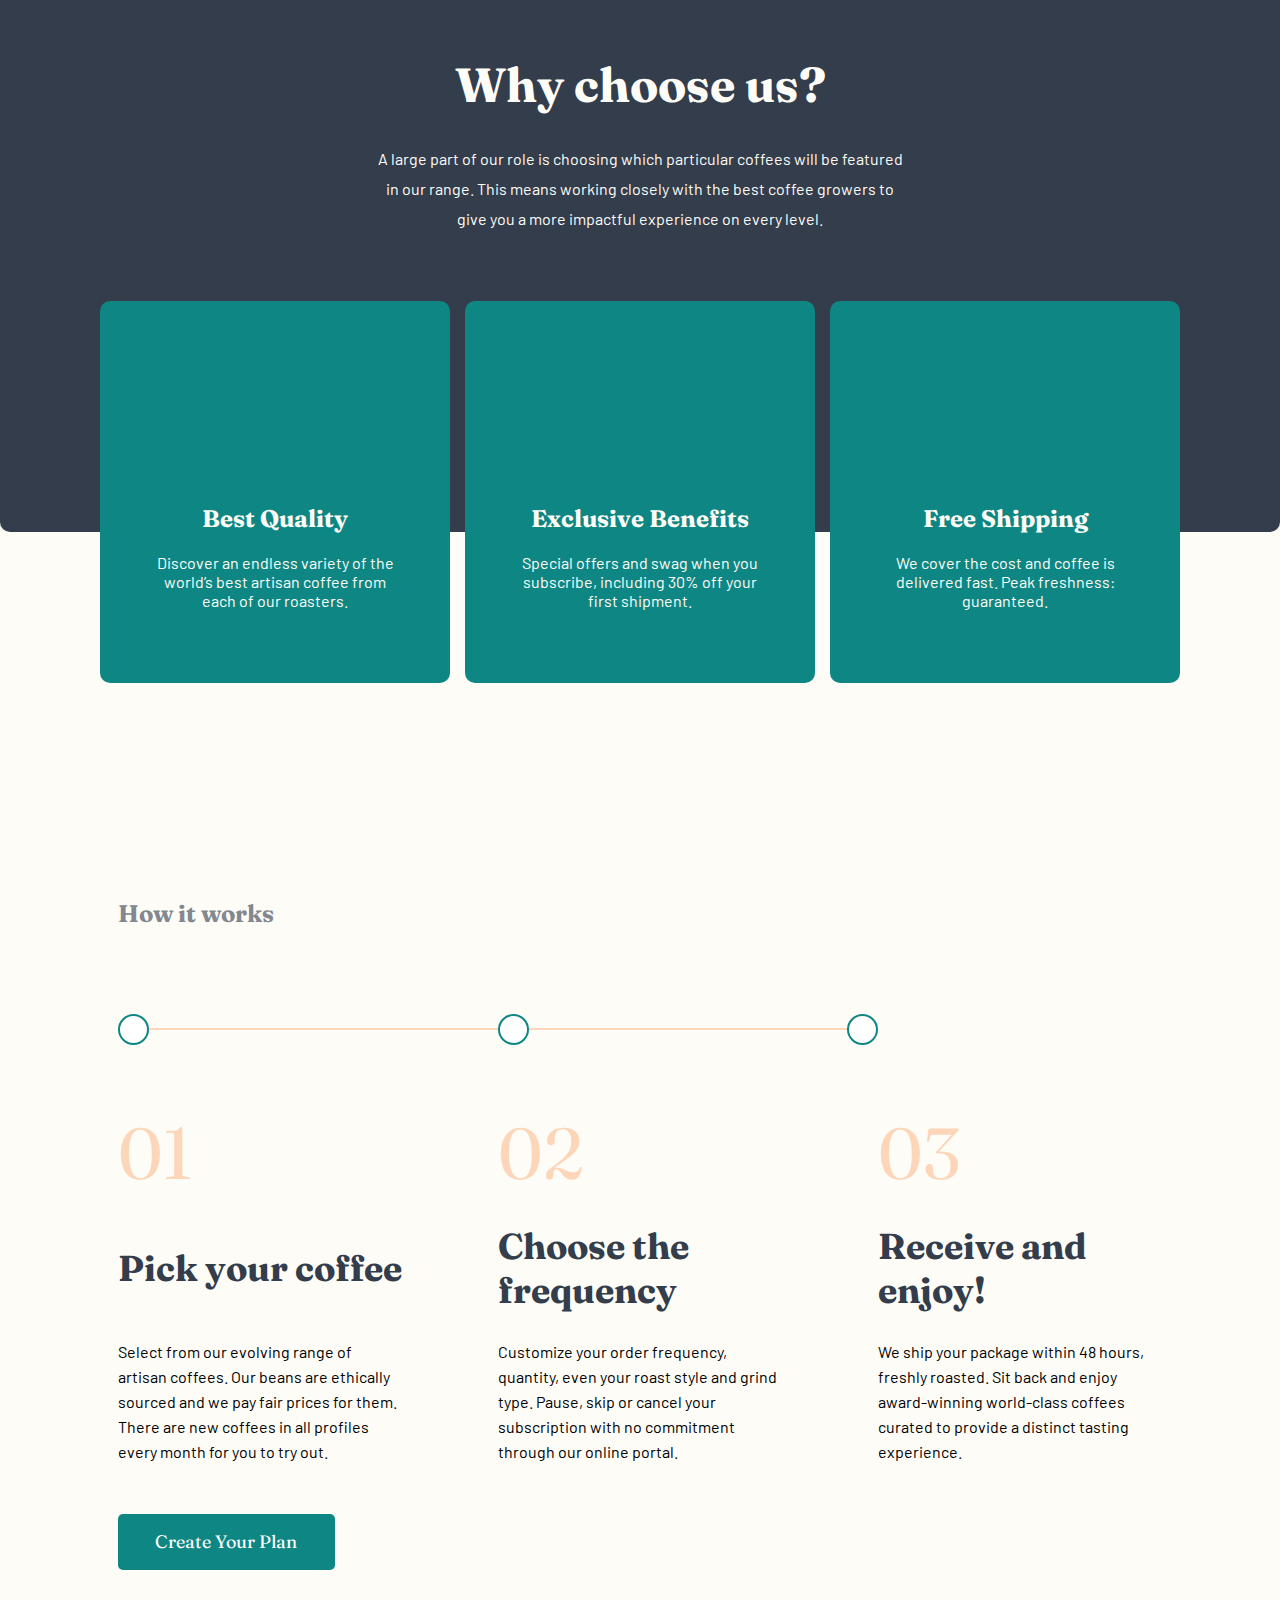
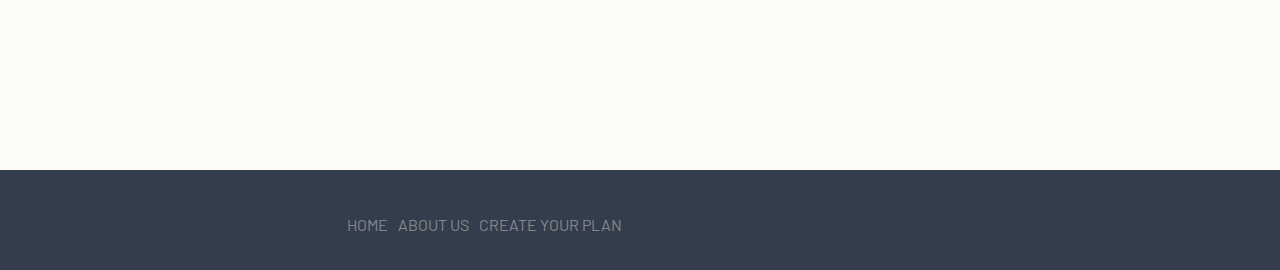
==== commit 645b2369: "Add files via upload" ====
--- a/index.html
+++ b/index.html
@@ -4,11 +4,12 @@
   <meta charset="UTF-8">
   <meta name="viewport" content="width=device-width, initial-scale=1.0">
   <link rel="icon" type="image/png" sizes="32x32" href="./assets/favicon-32x32.png">
-  <link rel="stylesheet" href="styles.css">
+  <link rel="stylesheet" href="home.css">
   <title>Frontend Mentor | Coffeeroasters subscription site</title>
   <link rel="preconnect" href="https://fonts.googleapis.com">
   <link rel="preconnect" href="https://fonts.gstatic.com" crossorigin>
   <link href="https://fonts.googleapis.com/css2?family=Fraunces:wght@900&display=swap" rel="stylesheet">
+  <link href="https://fonts.googleapis.com/css2?family=Barlow&display=swap" rel="stylesheet">
 </head>
 <body>
   <header id="header">
@@ -35,7 +36,7 @@
           </p>
           <button class="hero-button">Create your plan</button>
         </div>
-    </section>
+      </section>
     <section id="products">
       <div class="products-line">
         <div class="products-heading-overlay"></div>
@@ -182,6 +183,7 @@
           </a>
         </div>
       </div>
+    </footer>
   </main>
 </body>
 </html>
--- a/home.css
+++ b/home.css
@@ -0,0 +1,837 @@
+* {
+    margin: 0;
+    padding: 0;
+    box-sizing: border-box;
+    font-size: 16px;
+}
+
+:root {
+    /* Colors */
+    --light-cream: #fefcf7;
+    --dark-grey-blue: #333d4b;
+    --grey: #83888f;
+    --light-cyan: #66d2cf;
+    --dark-cyan: #0E8784;
+    --pale-orange: #FDD6BA;
+}
+
+/* Global */
+body {
+    background-color: var(--light-cream);
+}
+
+li {
+    list-style-type: none;
+}
+
+a {
+    text-decoration: none;
+    color: var(--grey);
+}
+
+h1, h2, h3, h4, h5, h6, button, .step-number {
+    font-family: 'Fraunces', serif;
+}
+
+p, li {
+    font-family: 'Barlow', sans-serif;
+}
+
+button {
+    font-size: 18px;
+}
+
+/* Sections */
+#header {
+    width: 1280px;
+    margin: 30px auto;
+}
+
+#hero  {
+    width: 1280px;
+    height: 600px;
+    position: relative;
+    margin: 0 auto;
+    display: flex;
+    align-items: center;
+    justify-content: center;
+    margin-bottom: 136px;
+}
+
+#cta {
+    height: 728px;
+    width: 1280px;
+    margin: 0px auto;
+    display: flex;
+    flex-direction: column;
+    align-items: center;
+    justify-content: center; 
+    position: relative;
+    margin-bottom: 216px;
+}
+
+#products {
+    height: 524.55px;
+    width: 1111px;
+    margin: 0 auto;
+    display: flex;
+    align-items: center;
+    justify-content: center;
+    margin-bottom: 184.45px;
+}
+
+#how-to {
+    height: auto;
+    width: 1045px;
+    height: 565px;
+    margin: 50px auto;
+    display: flex;
+    flex-direction: column;
+    justify-content: space-between;
+}
+
+#footer {
+    height: 100px;
+    background-color: var(--dark-grey-blue);
+    display: flex;
+    align-items: center;
+    justify-content: space-between;
+    width: 1280px;
+    margin: 0 auto;
+}
+
+/* navigation */
+.hamburger {
+    display: none;
+}
+
+.nav-main {
+    display: flex;
+    justify-content: space-between;
+    align-items: center;
+    width: 1280px;
+    height: 50px;
+}
+
+.nav-list {
+    display: flex;
+    justify-content: space-between;
+    text-transform: uppercase;
+}
+
+.nav-link {
+    font-weight: bold;
+    margin-top: 15px;
+}
+
+.nav-link:not(:last-child) {
+    margin-right: 30px;
+}
+
+.nav-link:hover {
+    color: var(--dark-grey-blue);
+}
+
+/* Hero */
+.hero-content {
+    width: 493px;
+    height: 367px;
+    display: flex;
+    flex-direction: column;
+    justify-content: space-between;
+    position: absolute;
+    left: 100px;
+    top: 100px;
+}
+
+.hero-image {
+    width: 100%;
+    border-radius: 10px;
+}
+
+.hero-image-tablet {
+    display: none;
+}
+
+.hero-image-mobile {
+    display: none;
+}
+
+.hero-heading {
+    font-size: 72px;
+    color: white;
+}
+
+.hero-paragraph {
+    font-size: 1rem;
+    color: var(--light-cream);
+    line-height: 30px;
+}
+
+.hero-button, .how-to-button {
+    width: 217px;
+    height: 56px;
+    background-color: var(--dark-cyan);
+    color: white;
+    border: none;
+    border-radius: 5px;
+}
+
+.hero-button:hover {
+    background-color: var(--light-cyan);
+}
+/* Products */
+.products-line {
+    position: relative;
+}
+
+.products-container {
+    color: white;
+    display: flex;
+    width: 1111px;
+    height: 398.55px;
+    justify-content: space-evenly;
+    align-items: center;
+}
+
+.products-heading {
+    font-size: 150px;
+    text-align: center;
+    color: var(--grey);
+}
+
+.products-heading-overlay {
+    width: 1111px;
+    height: 196px;
+    background: rgb(254,252,247);
+    background: linear-gradient(0deg, rgba(254,252,247,1) 0%, rgba(254,252,247,0) 100%);
+    position: absolute;
+    z-index: 1;
+}
+
+.products-content {
+    width: 255px;
+    height: 134px;
+    display: flex;
+    flex-direction: column;
+    justify-content: space-evenly;
+    align-items: center;
+    margin-top: 150px;
+}
+
+.products-content-heading {
+    font-size: 24px;
+    color: var(--dark-grey-blue);
+    margin-bottom: 20px;
+}
+
+.products-paragraph {
+    color: var(--grey);
+    text-align: center;
+    line-height: 30px;
+}
+
+.product-image {
+    width: 255px;
+    height: 193px;
+    position: absolute;
+    top: 115px;
+    z-index: 1;
+}
+/* CTA */
+.cta-content {
+    background-color: var(--dark-grey-blue);
+    width: 1280px;
+    height: 577px;
+    position: absolute;
+    display: flex;
+    justify-content: center;
+    top: 0;
+    border-radius: 10px;
+}
+
+.cta-container {
+    display: flex;
+    justify-content: space-evenly;
+    position: absolute;
+    width: 1110px;
+    height: 382px;
+    bottom: 0;
+}
+
+.cta-heading {
+    color: var(--light-cream);
+    font-size: 48px;
+    text-align: center;
+}
+
+.cta-paragraph {
+    text-align: center;
+    margin-top: 30px;
+    line-height: 30px;
+}
+
+.cta-content-container {
+    width: 540px;
+    height: 160px;
+    color: var(--light-cream);
+    margin-top: 100px;
+}
+
+.cta-item {
+    background-color: var(--dark-cyan);    
+    width: 350px;
+    height: 382px;
+    display: flex;
+    flex-direction: column;
+    align-items: center;
+    justify-content: space-evenly;
+    border-radius: 10px;
+}
+
+.cta-item-content {
+    width: 255px;
+    height: 78px;
+}
+
+.cta-item-heading {
+    font-size: 24px;
+    color: var(--light-cream);
+    margin-bottom: 20px;
+    text-align: center;
+}
+
+.cta-item-paragraph {
+    color: var(--light-cream);
+    text-align: center;
+}
+
+/* How to */
+.how-to-steps-container {
+    display: flex;
+    justify-content: space-between;
+    align-items: flex-end;
+    width: 1045px;
+    height: 453px;
+}
+
+.how-to-heading {
+    font-size: 24px;
+    color: var(--grey);
+}
+
+.line-graphic {
+    display: flex;
+    align-items: center;
+    width: 760px;
+    height: 2px;
+    background-color: var(--pale-orange);
+    position: relative;
+    left: 0;
+    top: 60px;
+}
+
+.circle-one, 
+.circle-two,
+.circle-three {
+    width: 31px;
+    height: 31px;
+    background-color: white;
+    position: absolute;
+    border: 2px solid var(--dark-cyan);
+    border-radius: 50px;
+}
+
+.circle-one {
+    left: 0;
+}
+
+.circle-two {
+    left: 50%;
+}
+
+.circle-three {
+    right: 0;
+}
+
+.step {
+    width: 285px;
+    height: 355px;
+    display: flex;
+    flex-direction: column;
+    justify-content: space-between;
+}
+
+.step-number {
+    font-size: 72px;
+    color: var(--pale-orange);
+}
+
+.how-to-steps-heading {
+    font-size: 36px;
+    color: var(--dark-grey-blue);
+}
+
+.how-to-steps-paragraph {
+    line-height: 25px;
+}
+
+.button-container {
+    width: 1045px;
+    margin: 0 auto 200px auto;}
+
+.how-to-button:hover {
+    background-color: var(--light-cyan);
+}
+
+/* Footer */
+.footer-nav {
+    width: 622px;
+    height: 26px;
+    display: flex;
+    justify-content: space-between;
+    align-items: center;
+}
+
+.footer-logo {
+    margin-left: 30px;
+}
+
+.footer-nav-list {
+    display: flex;
+}
+
+.footer-nav-link {
+    text-transform: uppercase;
+    font-size: 24px;
+    margin-top: 10px;
+}
+
+.footer-nav-link:not(:last-child) {
+    margin-right: 10px;
+}
+
+.footer-nav-link:hover {
+    color: var(--light-cream);
+}
+
+.footer-sm-container {
+    margin-right: 70px;
+}
+
+.social-link:not(:last-child) {
+    margin-right: 30px;
+}
+
+/*Broken*/
+.social-link:hover {
+    fill: var(--pale-orange);
+}
+
+/* Tablets */
+@media screen and (max-width: 769px) {
+    #header, #hero, #products, 
+    #cta, #how-to, #footer, 
+    .nav-main, .hero-image-tablet, 
+    .products-heading-overlay, .products-container {
+        width: 689px;
+    }
+
+
+    #header {
+        margin: 30px auto 40px auto;
+    }
+
+    .nav-item {
+        font-size: 12px;
+    }
+
+    .logo {
+        width: 203px;
+        height: 24px;
+    }
+
+    #hero {
+        height: 500px;
+    }
+
+    .hero-content {
+        width: 398px;
+        height: 292px;
+        left: 50px;
+    }
+
+    .hero-heading {
+        font-size: 48px;
+    }
+
+    .hero-button {
+        width: 217px;
+        height: 56px;
+    }
+
+    .hero-paragraph {
+        font-size: 15px;
+    }
+
+    .nav-main {
+        height: 26px;
+    }
+
+    .hero-image {
+        display: none;
+    }
+
+    .hero-image-tablet {
+        display: block;
+        height: 500px;
+    }
+
+    .hero-image-mobile {
+        border-radius: 10px;
+    }
+
+    #products {
+        height: 927px;
+        position: relative;
+    }
+
+    #cta {
+        height: 863px;
+    }
+
+    .cta-heading {
+        font-size: 32px;
+    }
+
+    .cta-paragraph {
+        font-size: 15px;
+    }
+
+    .cta-content {
+        width: 688px;
+        height: 573px;
+    }
+
+    .cta-container {
+        width: 573px;
+        height: 590px;
+    }
+
+    .cta-item {
+        flex-direction: row;
+        width: 573px;
+        height: 180px;
+    }
+
+    .cta-item-content {
+        width: 344px;
+        height: 98px;
+    }
+
+    .cta-item-heading, .cta-item-paragraph {
+        text-align: initial;
+    }
+
+    .product-image {
+        width: 255px;
+        height: 193px;
+        position: static;
+    }
+
+    .product-container {
+        display: flex;
+        justify-content: space-around;
+        width: 573px;
+        height: 193px;
+    }
+
+    .products-heading {
+        font-size: 72px;
+    }
+
+    .products-content {
+        display: block;
+        margin: auto;
+        width: 283px;
+        height: 106px;
+    }
+
+    .products-container {
+        height: 927px;
+    }
+
+    .products-content-heading {
+        font-size: 24px;
+    }
+
+    .products-heading-overlay {
+        height: 119px;
+    }
+
+    .products-paragraph {
+        text-align: left;
+        font-size: 15px;
+    }
+
+    .products-container, .cta-container {
+        flex-direction: column;
+        
+    }
+
+    #how-to {
+        width: 689px;
+    }
+
+    .how-to-steps-container {
+        width: 689px;
+    }
+
+    .how-to-steps-heading {
+        font-size: 28px;
+    }
+
+    .how-to-steps-paragraph {
+        font-size: 15px;
+        width: 233px;
+        height: 152px;
+    }
+
+    .step {
+        width: 233px;
+        height: 371px;
+    }
+
+    .line-graphic {
+        width: 497px;
+    }
+
+    .button-container {
+        width: 689px;
+    }
+
+    #footer {
+        height: 270px;
+        flex-direction: column;
+        justify-content: space-evenly;
+    }
+
+    .footer-logo {
+        margin: auto;
+    }
+
+    .footer-sm-container {
+        margin: 0px;
+    }
+
+    .footer-nav {
+        flex-direction: column;
+    }
+}
+
+
+/* Mobile */
+@media screen and (max-width: 480px) {
+    #header, #hero, #cta, #how-to {
+        width: 327px;
+    }
+
+    #products {
+        width: 375px;
+        height: 1321px;
+        display: flex;
+    }
+
+    #cta {
+        height: 1499px;
+    }
+
+    #how-to {
+        height: 1116px;
+        align-items: center;
+    }
+
+    .hero-image-mobile {
+        display: block;
+    }
+
+    .hero-content {
+        width: 279px;
+        height: 301px;
+        top: 100px;
+        left: 25px;
+        display: flex;
+        align-items: center;
+        justify-content: space-between;
+    }
+
+    .hero-heading {
+        font-size: 40px;
+        text-align: center;
+    }
+
+    .hero-paragraph {
+        text-align: center;
+    }
+
+    .hamburger {
+        display: block;
+    }
+
+    .nav-main {
+        width: 327px;
+    }
+
+    .nav-list {
+        display: none;
+    }
+
+    .hero-image-tablet {
+        display: none;
+    }
+
+    .hero-image-mobile {
+        width: 327px;
+        height: 500px;
+    }
+
+    .products-heading {
+        font-size: 40px;
+    }
+
+    .products-heading-overlay {
+        width: 284px;
+        height: 50px;
+    }
+
+    .product-image {
+        width: 200px;
+        height: 151px;
+    }
+
+    .product-container {
+        flex-direction: column;
+        align-items: center;
+        width: 282px;
+        height: 300px;
+    }
+
+    .products-container {
+        width: 282px;
+        height: auto;
+    }
+
+    .products-content {
+        text-align: center;
+    }
+
+    .products-paragraph {
+        text-align: center;
+    }
+
+    .cta-item {
+        width: 279px;
+        height: 382px;
+        flex-direction: column;
+    }
+
+    .cta-item-content {
+        width: 255px;
+        height: 131px;
+    }
+
+    .cta-item-heading, 
+    .cta-item-paragraph {
+        text-align: center;
+    }
+
+    .cta-content {
+        width: 327px;
+        height: 902px;
+    }
+
+    .cta-content-container {
+        margin-top: 50px;
+        width: 279px;
+        height: 177px;
+    }
+
+    .cta-container {
+        width: 279px;
+        height: 1200px;
+    }
+
+    .line-graphic {
+        display: none;
+    }
+
+    .how-to-steps-container {
+        flex-direction: column;
+        align-items: center;
+        justify-content: space-evenly;
+        width: 327px;
+        height: 1116px;
+        bottom: 0;
+    }
+
+    .step {
+        align-items: center;
+        justify-content: space-evenly;
+        width: 327px;
+        height: 252px;
+    }
+
+    .how-to-steps-heading {
+        margin: 20px auto;
+    }
+
+    .how-to-steps-paragraph {
+        text-align: center;
+        width: 327px;
+    }
+
+    .button-container {
+        width: 100%;
+        margin: 0 auto 150px auto;
+        display: flex;
+        justify-content: center;
+    }
+
+    .how-to-button {
+        position: initial;
+    }
+
+    #footer {
+        width: 327px;
+        height: 346px;
+        justify-content: space-around;
+    }
+
+    .footer-nav {
+        width: auto;
+        height: 220px;
+    }
+
+    .footer-nav-list {
+        flex-direction: column;
+        align-items: center;
+        line-height: 30px;
+    }
+
+    .footer-nav-item {
+        font-size: 12px;
+        font-weight: bold;
+    }
+    .footer-nav-link:not(:last-child) {
+        margin-right: 0;
+    }
+}
+
+
+/*
+320px — 480px: Mobile devices
+481px — 768px: iPads, Tablets
+769px — 1024px: Small screens, laptops
+1025px — 1200px: Desktops, large screens
+1201px and more —  Extra large screens, TV 
+*/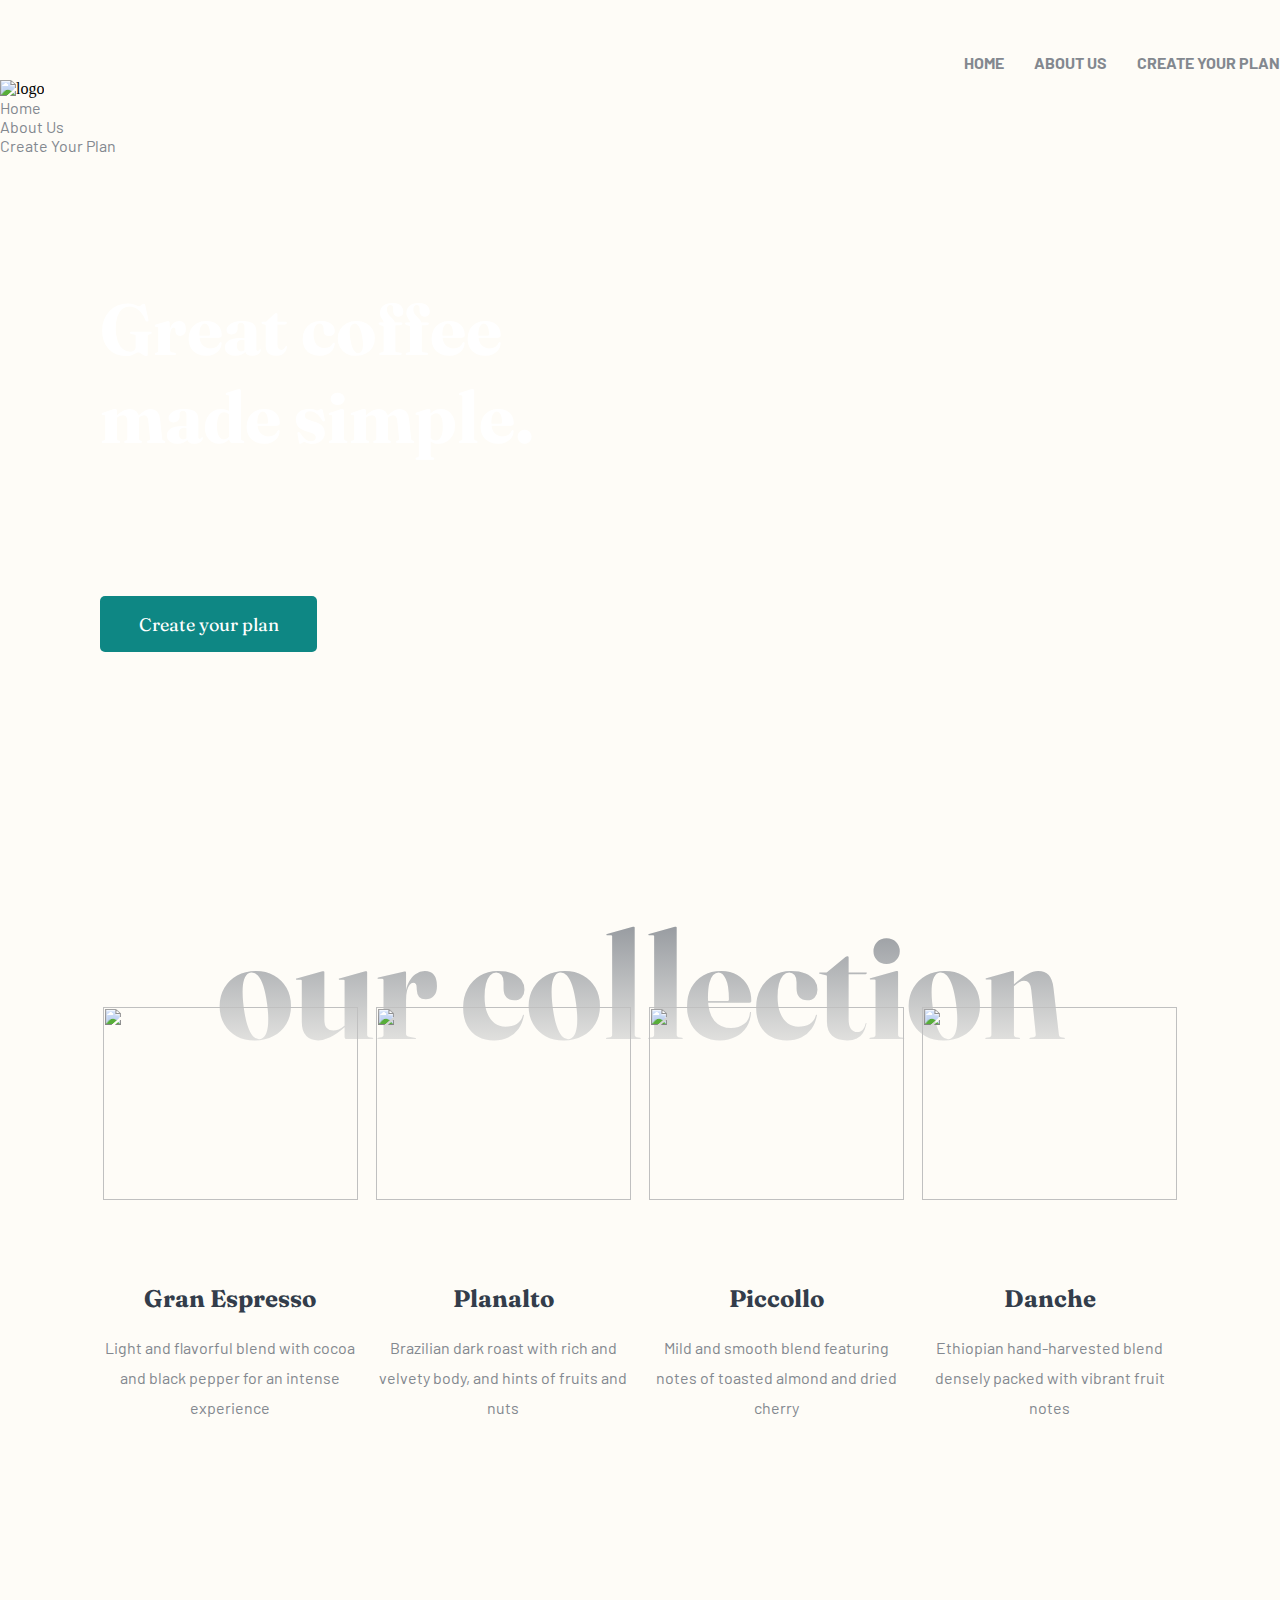
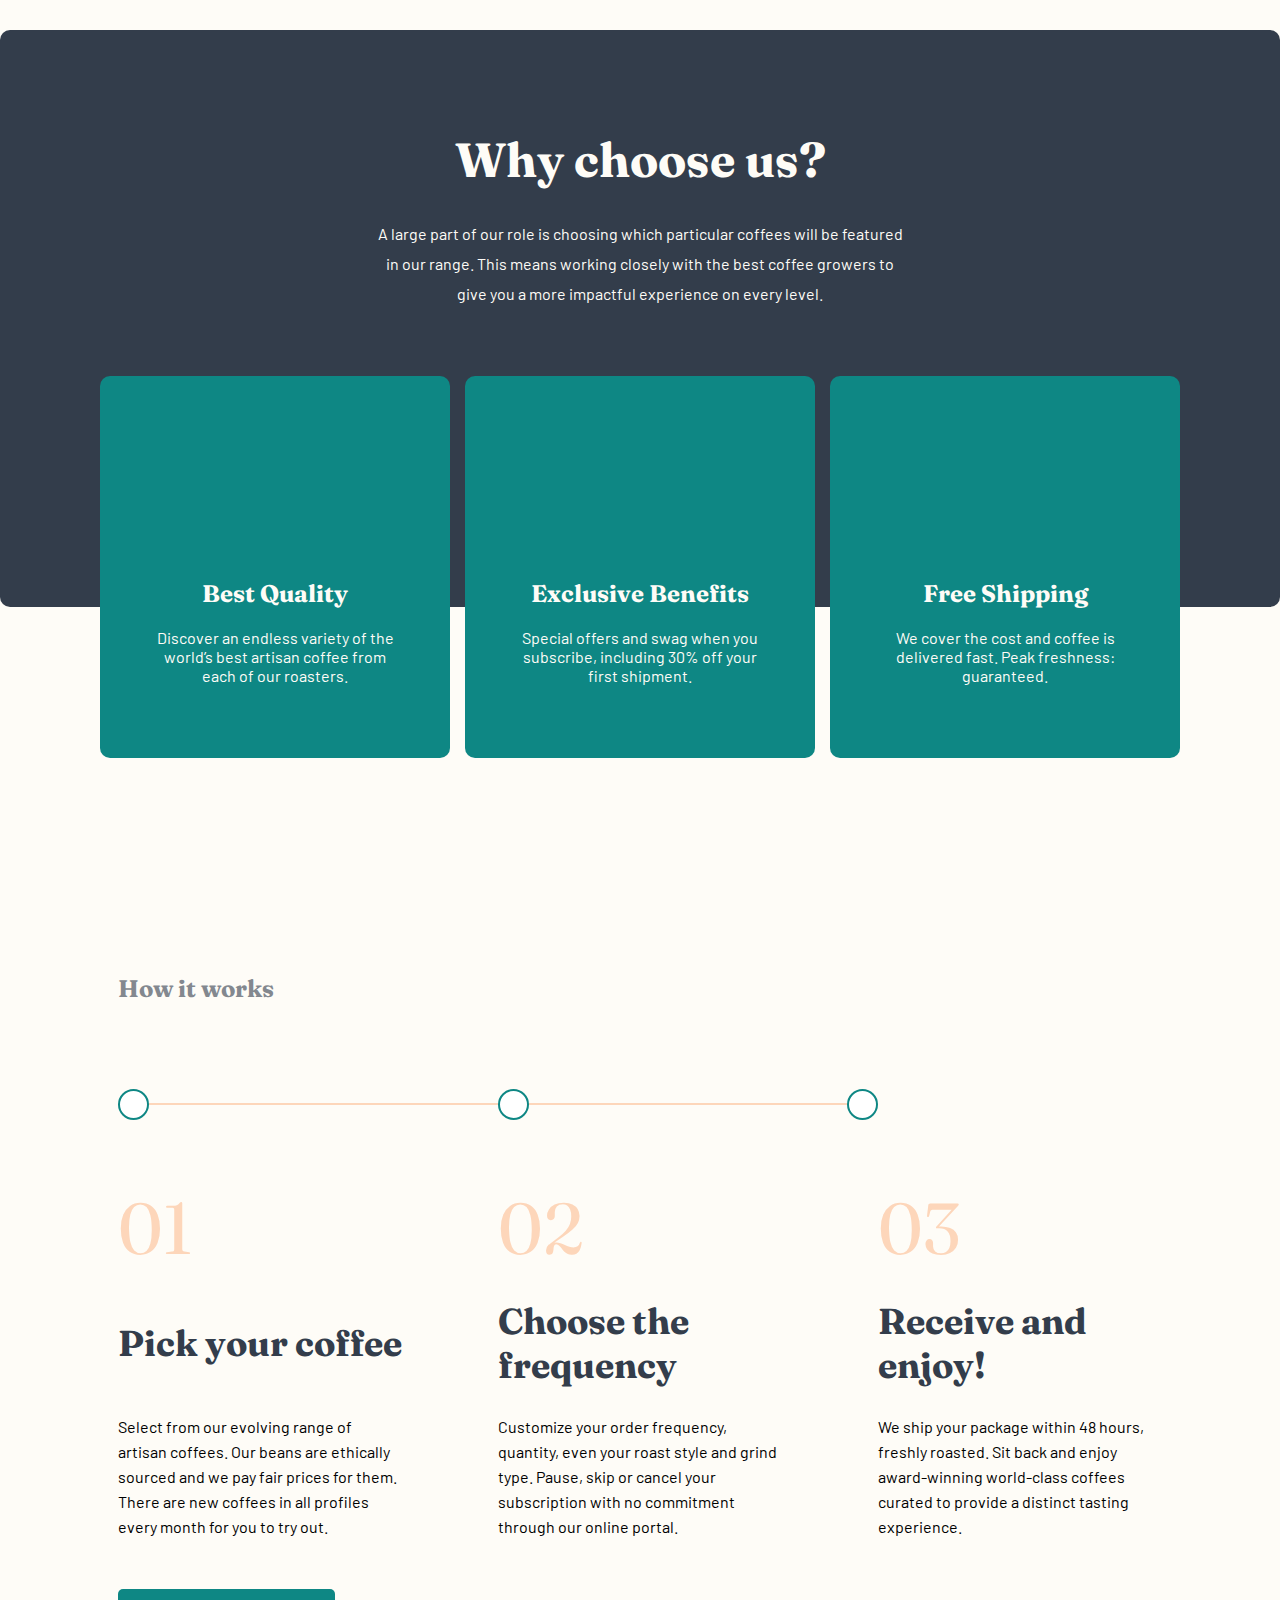
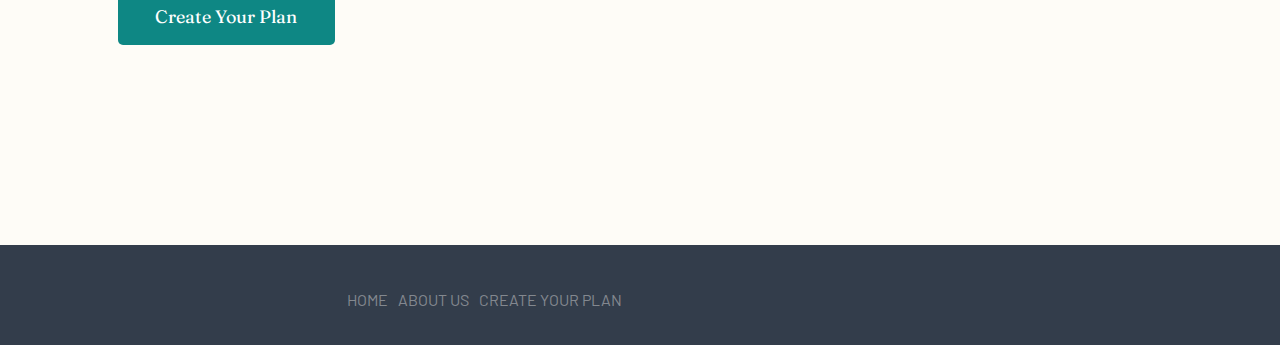
==== commit 685557f8: "Add files via upload" ====
--- a/index.html
+++ b/index.html
@@ -15,11 +15,21 @@
   <header id="header">
     <nav class="nav-main">
       <img src="./assets/shared/desktop/logo.svg" alt="" class="logo">
-      <img src="./assets/shared/mobile/icon-hamburger.svg" alt="" class="hamburger">
       <ul class="nav-list">
-        <a class="nav-link" href="#"><li class="nav-item">Home</li></a>
-        <a class="nav-link" href="#"><li class="nav-item">About Us</li></a>
-        <a class="nav-link" href="#"><li class="nav-item">Create Your Plan</li></a>
+        <a class="nav-link" href="index.html"><li class="nav-item">Home</li></a>
+        <a class="nav-link" href="about.html"><li class="nav-item">About Us</li></a>
+        <a class="nav-link" href="plan.html"><li class="nav-item">Create Your Plan</li></a>
+      </ul>
+    </nav>
+    <nav class="nav-mobile">
+      <div class="nav-mobile-wrap">
+        <img src="./assets/shared/desktop/logo.svg" alt="logo" class="logo">
+        <img src="./assets/shared/mobile/icon-hamburger.svg" alt="" class="hamburger">
+      </div>
+      <ul class="nav-list-mobile">
+        <a class="nav-link-mobile" href="index.html"><li class="nav-item-mobile">Home</li></a>
+        <a class="nav-link-mobile" href="about.html"><li class="nav-item-mobile">About Us</li></a>
+        <a class="nav-link-mobile" href="plan.html"><li class="nav-item-mobile">Create Your Plan</li></a>
       </ul>
     </nav>
   </header>
@@ -34,7 +44,7 @@
             Start your mornings with the world’s best coffees. Try our expertly curated artisan 
             coffees from our best roasters delivered directly to your door, at your schedule.
           </p>
-          <button class="hero-button">Create your plan</button>
+          <a href="plan.html"><button class="hero-button">Create your plan</button></a>
         </div>
       </section>
     <section id="products">
@@ -129,46 +139,44 @@
         <div class="circle-two"></div>
         <div class="circle-three"></div>
       </div>
-      <!-- <div class="how-to-content"> -->
-        <div class="how-to-steps-container">
-          <div class="step-one step">
-            <p class="step-number">01</p>
-            <h6 class="how-to-steps-heading">Pick your coffee</h6>
-            <p class="how-to-steps-paragraph">
-              Select from our evolving range of artisan coffees. Our beans are ethically 
-              sourced and we pay fair prices for them. There are new coffees in all profiles 
-              every month for you to try out.
-            </p>
-          </div>
-          <div class="step-two step">
-            <p class="step-number">02</p>
-            <h6 class="how-to-steps-heading">Choose the frequency</h6>
-            <p class="how-to-steps-paragraph">
-              Customize your order frequency, quantity, even your roast style and grind type. 
-              Pause, skip or cancel your subscription with no commitment through our online portal.
-            </p>
-          </div>
-          <div class="step-three step">
-            <p class="step-number">03</p>
-            <h6 class="how-to-steps-heading">Receive and enjoy!</h6>
-            <p class="how-to-steps-paragraph">
-              We ship your package within 48 hours, freshly roasted. Sit back and enjoy award-winning 
-              world-class coffees curated to provide a distinct tasting experience.
-            </p>
-          </div>
+      <div class="how-to-steps-container">
+        <div class="step-one step">
+          <p class="step-number">01</p>
+          <h6 class="how-to-steps-heading">Pick your coffee</h6>
+          <p class="how-to-steps-paragraph">
+            Select from our evolving range of artisan coffees. Our beans are ethically 
+            sourced and we pay fair prices for them. There are new coffees in all profiles 
+            every month for you to try out.
+          </p>
         </div>
-      <!-- </div> -->
+        <div class="step-two step">
+          <p class="step-number">02</p>
+          <h6 class="how-to-steps-heading">Choose the frequency</h6>
+          <p class="how-to-steps-paragraph">
+            Customize your order frequency, quantity, even your roast style and grind type. 
+            Pause, skip or cancel your subscription with no commitment through our online portal.
+          </p>
+        </div>
+        <div class="step-three step">
+          <p class="step-number">03</p>
+          <h6 class="how-to-steps-heading">Receive and enjoy!</h6>
+          <p class="how-to-steps-paragraph">
+            We ship your package within 48 hours, freshly roasted. Sit back and enjoy award-winning 
+            world-class coffees curated to provide a distinct tasting experience.
+          </p>
+        </div>
+      </div>
     </section>
     <div class="button-container">
-      <button class="how-to-button">Create Your Plan</button>
+      <a href="plan.html"><button class="how-to-button">Create Your Plan</button></a>
     </div>
     <footer id="footer">
         <nav class="footer-nav">
           <img src="./assets/shared/desktop/logo-footer.svg" alt="" class="footer-logo">
           <ul class="footer-nav-list">
-            <a href="#" class="footer-nav-link"><li class="footer-nav-item">Home</li></a>
-            <a href="#" class="footer-nav-link"><li class="footer-nav-item">About Us</li></a>
-            <a href="#" class="footer-nav-link"><li class="footer-nav-item">Create Your Plan</li></a>
+            <a href="index.html" class="footer-nav-link"><li class="footer-nav-item">Home</li></a>
+            <a href="about.html" class="footer-nav-link"><li class="footer-nav-item">About Us</li></a>
+            <a href="plan.html" class="footer-nav-link"><li class="footer-nav-item">Create Your Plan</li></a>
           </ul>
         </nav>
         <div class="footer-sm-container">
@@ -185,5 +193,6 @@
       </div>
     </footer>
   </main>
+  <script src="nav-mobile.js"></script>
 </body>
 </html>
--- a/home.css
+++ b/home.css
@@ -101,6 +101,10 @@
 }
 
 /* navigation */
+.hide {
+    display: none !important;
+}
+
 .hamburger {
     display: none;
 }
@@ -676,6 +680,45 @@
 
     .hamburger {
         display: block;
+        width: 16px;
+        height: 15px;
+    }
+
+    .logo {
+        width: 163px;
+        height: 18px;
+    }
+
+    .nav-mobile-wrap {
+        display: flex;
+        justify-content: space-between;
+        align-items: center;
+    }
+
+    .nav-main {
+        display: none;
+    }
+
+    .nav-list {
+        display: none;
+    }
+
+    .nav-list-mobile {
+        width: 328px;
+        height: 577px;
+        z-index: 2;
+        position: absolute;
+        background: linear-gradient(0deg, rgba(254, 252, 247, 0.504981) 0%, #FEFCF7 55.94%);
+        display: flex;
+        flex-direction: column;
+        align-items: center;
+    }
+
+    .nav-item-mobile {
+        margin-top: 40px;
+        color: var(--dark-grey-blue);
+        font-family: 'Fraunces', serif;
+        font-size: 24px;
     }
 
     .nav-main {
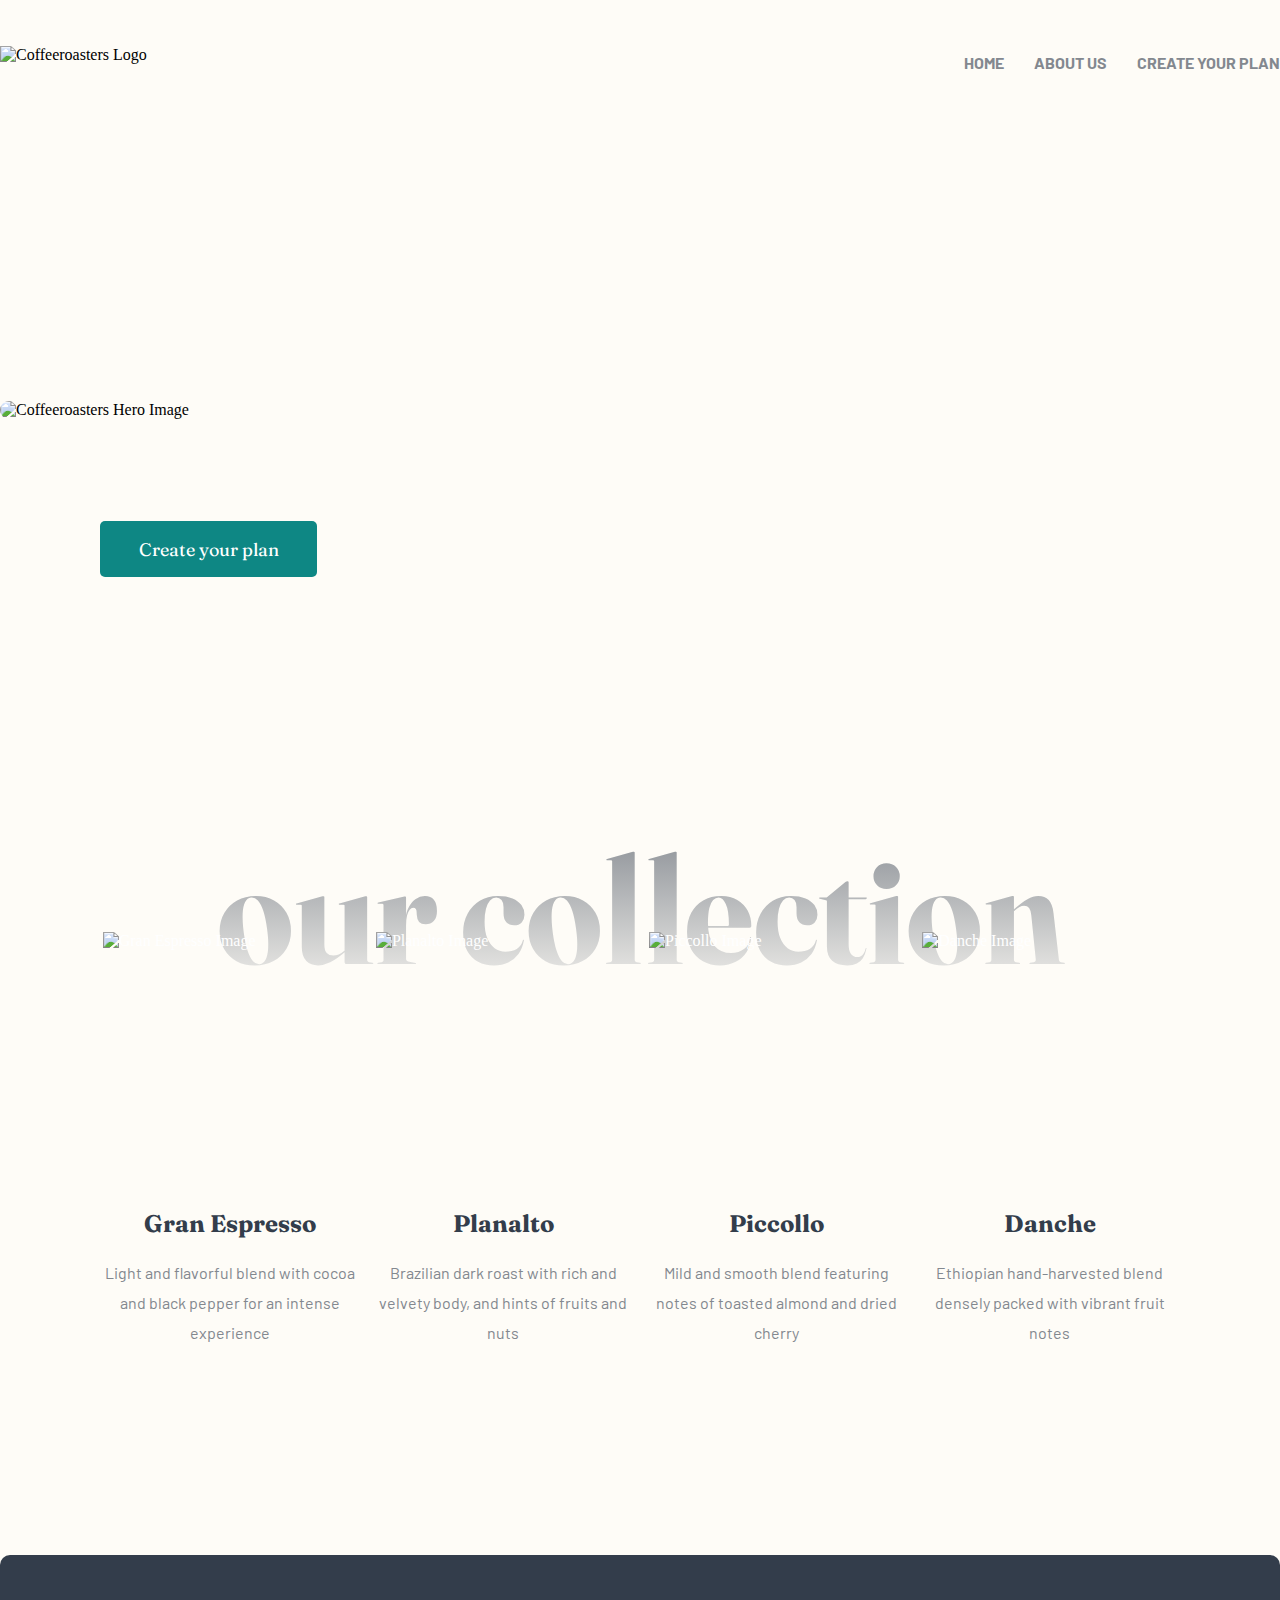
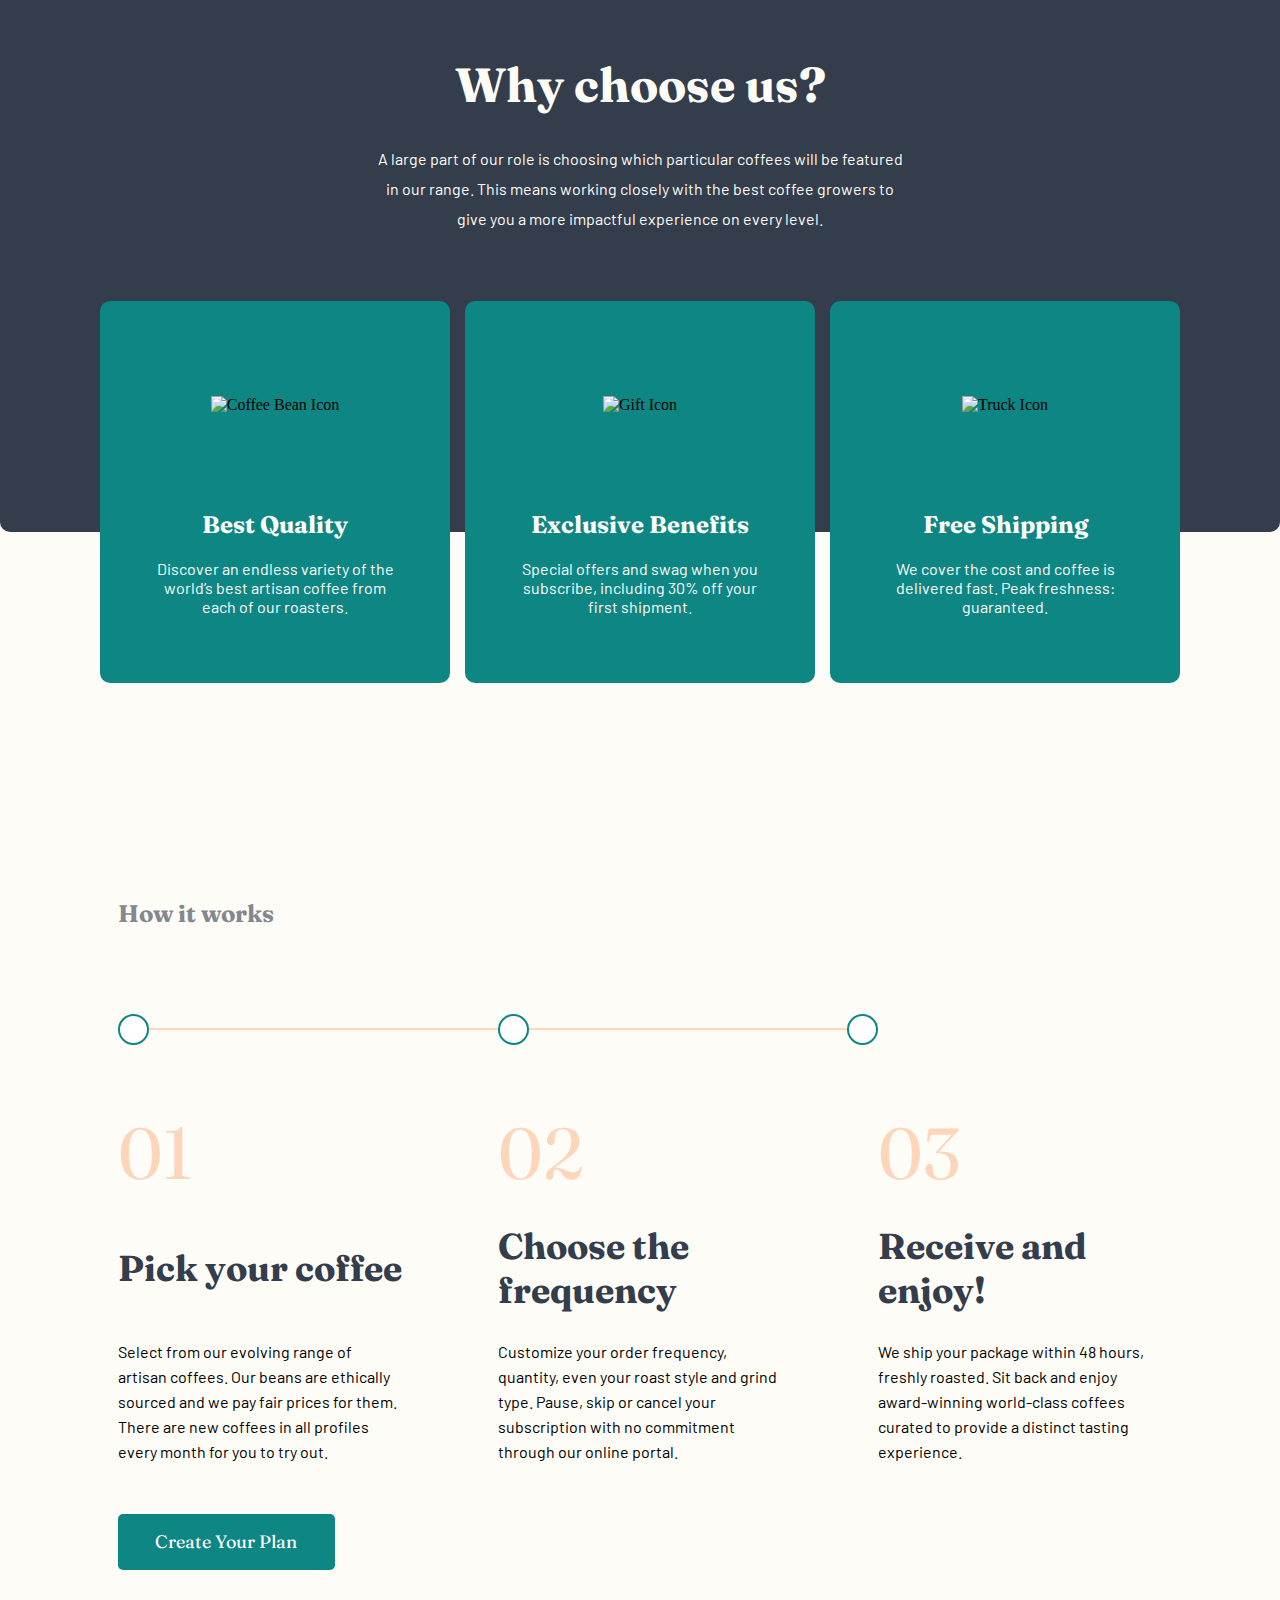
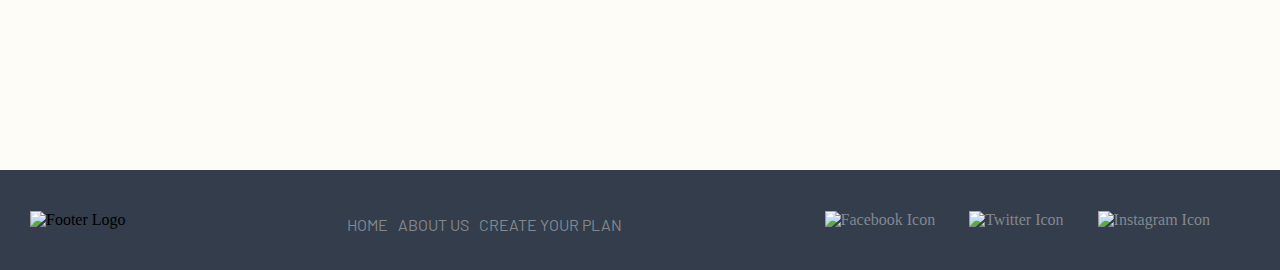
==== commit e85ea18b: "Add files via upload" ====
--- a/index.html
+++ b/index.html
@@ -5,7 +5,7 @@
   <meta name="viewport" content="width=device-width, initial-scale=1.0">
   <link rel="icon" type="image/png" sizes="32x32" href="./assets/favicon-32x32.png">
   <link rel="stylesheet" href="home.css">
-  <title>Frontend Mentor | Coffeeroasters subscription site</title>
+  <title>Coffeeroasters subscription site</title>
   <link rel="preconnect" href="https://fonts.googleapis.com">
   <link rel="preconnect" href="https://fonts.gstatic.com" crossorigin>
   <link href="https://fonts.googleapis.com/css2?family=Fraunces:wght@900&display=swap" rel="stylesheet">
@@ -14,7 +14,7 @@
 <body>
   <header id="header">
     <nav class="nav-main">
-      <img src="./assets/shared/desktop/logo.svg" alt="" class="logo">
+      <img src="./assets/shared/desktop/logo.svg" alt="Coffeeroasters Logo" class="logo">
       <ul class="nav-list">
         <a class="nav-link" href="index.html"><li class="nav-item">Home</li></a>
         <a class="nav-link" href="about.html"><li class="nav-item">About Us</li></a>
@@ -23,8 +23,8 @@
     </nav>
     <nav class="nav-mobile">
       <div class="nav-mobile-wrap">
-        <img src="./assets/shared/desktop/logo.svg" alt="logo" class="logo">
-        <img src="./assets/shared/mobile/icon-hamburger.svg" alt="" class="hamburger">
+        <img src="./assets/shared/desktop/logo.svg" alt="Coffeeroasters Logo" class="logo">
+        <img src="./assets/shared/mobile/icon-hamburger.svg" alt="Hamburger Icon" class="hamburger">
       </div>
       <ul class="nav-list-mobile">
         <a class="nav-link-mobile" href="index.html"><li class="nav-item-mobile">Home</li></a>
@@ -35,9 +35,9 @@
   </header>
   <main id="main">
     <section id="hero">
-        <img src="./assets/home/desktop/image-hero-coffeepress.jpg" alt="" class="hero-image">
-        <img src="./assets/home/tablet/image-hero-coffeepress.jpg" alt="" class="hero-image-tablet">
-        <img src="./assets/home/mobile/image-hero-coffeepress.jpg" alt="" class="hero-image-mobile">
+        <img src="./assets/home/desktop/image-hero-coffeepress.jpg" alt="Coffeeroasters Hero Image" class="hero-image">
+        <img src="./assets/home/tablet/image-hero-coffeepress.jpg" alt="Coffeeroasters Hero Image Tablet" class="hero-image-tablet">
+        <img src="./assets/home/mobile/image-hero-coffeepress.jpg" alt="Coffeeroasters Hero Image Mobile" class="hero-image-mobile">
         <div class="hero-content">
           <h1 class="hero-heading">Great coffee made simple.</h1>
           <p class="hero-paragraph">
@@ -53,7 +53,7 @@
         <h2 class="products-heading">our collection</h2>
         <div class="products-container">
           <div class="product-container">
-            <img class="product-image" src="./assets/home/desktop/image-gran-espresso.png" alt="">
+            <img class="product-image" src="./assets/home/desktop/image-gran-espresso.png" alt="Gran Espresso Image">
             <div class="products-content">
               <h3 class="products-content-heading">Gran Espresso</h3>
               <p class="products-paragraph">
@@ -62,7 +62,7 @@
             </div>
           </div>
           <div class="product-container">
-            <img class="product-image" src="./assets/home/desktop/image-planalto.png" alt="">
+            <img class="product-image" src="./assets/home/desktop/image-planalto.png" alt="Planalto Image">
             <div class="products-content">
               <h3 class="products-content-heading">Planalto</h3>
               <p class="products-paragraph">  
@@ -71,7 +71,7 @@
             </div>
           </div>
           <div class="product-container">
-            <img class="product-image" src="./assets/home/desktop/image-piccollo.png" alt="">
+            <img class="product-image" src="./assets/home/desktop/image-piccollo.png" alt="Piccollo Image">
             <div class="products-content">
               <h3 class="products-content-heading">Piccollo</h3>
               <p class="products-paragraph">  
@@ -80,7 +80,7 @@
             </div>
           </div>
           <div class="product-container">
-            <img class="product-image" src="./assets/home/desktop/image-danche.png" alt="">
+            <img class="product-image" src="./assets/home/desktop/image-danche.png" alt="Danche Image">
             <div class="products-content">
               <h3 class="products-content-heading">Danche</h3>
               <p class="products-paragraph">
@@ -104,7 +104,7 @@
       </div>
         <div class="cta-container">
           <div class="cta-item">
-            <img src="./assets/home/desktop/icon-coffee-bean.svg" alt="" class="cta-item-image">
+            <img src="./assets/home/desktop/icon-coffee-bean.svg" alt="Coffee Bean Icon" class="cta-item-image">
             <div class="cta-item-content">
               <h5 class="cta-item-heading">Best Quality</h5>
               <p class="cta-item-paragraph">  
@@ -113,7 +113,7 @@
             </div>
           </div>
           <div class="cta-item">
-            <img src="./assets/home/desktop/icon-gift.svg" alt="" class="cta-item-image">
+            <img src="./assets/home/desktop/icon-gift.svg" alt="Gift Icon" class="cta-item-image">
             <div class="cta-item-content">
               <h5 class="cta-item-heading">Exclusive Benefits</h5>
               <p class="cta-item-paragraph">  
@@ -122,7 +122,7 @@
             </div>
           </div>
           <div class="cta-item">
-            <img src="./assets/home/desktop/icon-truck.svg" alt="" class="cta-item-image">
+            <img src="./assets/home/desktop/icon-truck.svg" alt="Truck Icon" class="cta-item-image">
             <div class="cta-item-content">
               <h5 class="cta-item-heading">Free Shipping</h5>
               <p class="cta-item-paragraph">  
@@ -172,7 +172,7 @@
     </div>
     <footer id="footer">
         <nav class="footer-nav">
-          <img src="./assets/shared/desktop/logo-footer.svg" alt="" class="footer-logo">
+          <img src="./assets/shared/desktop/logo-footer.svg" alt="Footer Logo" class="footer-logo">
           <ul class="footer-nav-list">
             <a href="index.html" class="footer-nav-link"><li class="footer-nav-item">Home</li></a>
             <a href="about.html" class="footer-nav-link"><li class="footer-nav-item">About Us</li></a>
@@ -180,14 +180,14 @@
           </ul>
         </nav>
         <div class="footer-sm-container">
-          <a href="" class="social-link">
-            <img src="./assets/shared/desktop/icon-facebook.svg" alt="" class="social-item">
+          <a href="#" class="social-link">
+            <img src="./assets/shared/desktop/icon-facebook.svg" alt="Facebook Icon" class="social-item">
           </a>
-          <a href="" class="social-link">
-            <img src="./assets/shared/desktop/icon-twitter.svg" alt="" class="social-item">
+          <a href="#" class="social-link">
+            <img src="./assets/shared/desktop/icon-twitter.svg" alt="Twitter Icon" class="social-item">
           </a>
-          <a href="" class="social-link">
-            <img src="./assets/shared/desktop/icon-instagram.svg" alt="" class="social-item">
+          <a href="#" class="social-link">
+            <img src="./assets/shared/desktop/icon-instagram.svg" alt="Instagram Icon" class="social-item">
           </a>
         </div>
       </div>
--- a/home.css
+++ b/home.css
@@ -41,10 +41,28 @@
     font-size: 18px;
 }
 
+/* JS Toggles */
+.hide {
+    display: none !important;
+}
+
 /* Sections */
 #header {
     width: 1280px;
     margin: 30px auto;
+}
+
+@media screen and (max-width: 769px) {
+    #header {
+        width: 689px;
+        margin: 30px auto 40px auto;
+    }
+}
+
+@media screen and (max-width: 480px) {
+    #header {
+        width: 327px;
+    }
 }
 
 #hero  {
@@ -58,6 +76,19 @@
     margin-bottom: 136px;
 }
 
+@media screen and (max-width: 769px) {
+    #hero {
+        width: 689px;
+        height: 500px;
+    }
+}
+
+@media screen and (max-width: 480px) {
+    #hero {
+        width: 327px;
+    }
+}
+
 #cta {
     height: 728px;
     width: 1280px;
@@ -70,6 +101,20 @@
     margin-bottom: 216px;
 }
 
+@media screen and (max-width: 769px) {
+    #cta {
+        width: 689px;
+        height: 863px;
+    }
+}
+
+@media screen and (max-width: 480px) {
+    #cta {
+        width: 327px;
+        height: 1499px;
+    }
+}
+
 #products {
     height: 524.55px;
     width: 1111px;
@@ -78,6 +123,21 @@
     align-items: center;
     justify-content: center;
     margin-bottom: 184.45px;
+}
+
+@media screen and (max-width: 769px) {
+    #products {
+        width: 689px;
+        height: 927px;
+        position: relative;    }
+}
+
+@media screen and (max-width: 480px) {
+    #products {
+        width: 375px;
+        height: 1321px;
+        display: flex;
+    }
 }
 
 #how-to {
@@ -90,6 +150,20 @@
     justify-content: space-between;
 }
 
+@media screen and (max-width: 769px) {
+    #how-to {
+        width: 689px;
+    }
+}
+
+@media screen and (max-width: 480px) {
+    #how-to {
+        width: 375px;
+        height: 1116px;
+        align-items: center;
+    }
+}
+
 #footer {
     height: 100px;
     background-color: var(--dark-grey-blue);
@@ -100,13 +174,48 @@
     margin: 0 auto;
 }
 
+@media screen and (max-width: 769px) {
+    #footer {
+        width: 689px;
+        height: 270px;
+        flex-direction: column;
+        justify-content: space-evenly;
+    }
+}
+
+@media screen and (max-width: 480px) {
+    #footer {
+        width: 327px;
+        height: 346px;
+        justify-content: space-around;
+    }
+}
+
 /* navigation */
-.hide {
-    display: none !important;
+@media screen and (max-width: 769px) {
+    .logo {
+        width: 203px;
+        height: 24px;
+    }
+}
+
+@media screen and (max-width: 480px) {
+    .logo {
+        width: 163px;
+        height: 18px;
+    }
 }
 
 .hamburger {
     display: none;
+}
+
+@media screen and (max-width: 480px) {
+    .hamburger {
+        display: block;
+        width: 16px;
+        height: 15px;
+    }
 }
 
 .nav-main {
@@ -117,10 +226,39 @@
     height: 50px;
 }
 
+@media screen and (max-width: 769px) {
+    .nav-main {
+        width: 689px;
+        height: 26px;
+    }
+}
+
+@media screen and (max-width: 480px) {
+    .nav-main {
+        display: none;
+    }
+}
+
+.nav-mobile {
+    display: none;
+}
+
+@media screen and (max-width: 480px) {
+    .nav-mobile {
+        display: block;
+    }
+}
+
 .nav-list {
     display: flex;
     justify-content: space-between;
     text-transform: uppercase;
+}
+
+@media screen and (max-width: 480px) {
+    .nav-list {
+        display: none;
+    }
 }
 
 .nav-link {
@@ -134,6 +272,38 @@
 
 .nav-link:hover {
     color: var(--dark-grey-blue);
+}
+
+@media screen and (max-width: 769px) {
+    .nav-item {
+        font-size: 12px;
+    }    
+}
+
+@media screen and (max-width: 480px) {
+    .nav-mobile-wrap {
+        display: flex;
+        justify-content: space-between;
+        align-items: center;
+    }
+
+    .nav-list-mobile {
+        width: 328px;
+        height: 577px;
+        z-index: 2;
+        position: absolute;
+        background: linear-gradient(0deg, rgba(254, 252, 247, 0.504981) 0%, #FEFCF7 55.94%);
+        display: flex;
+        flex-direction: column;
+        align-items: center;
+    }
+
+    .nav-item-mobile {
+        margin-top: 40px;
+        color: var(--dark-grey-blue);
+        font-family: 'Fraunces', serif;
+        font-size: 24px;
+    }
 }
 
 /* Hero */
@@ -148,28 +318,102 @@
     top: 100px;
 }
 
+@media screen and (max-width: 769px) {
+    .hero-content {
+        width: 398px;
+        height: 292px;
+        left: 50px;
+    }
+}
+
+@media screen and (max-width: 480px) {
+    .hero-content {
+        width: 279px;
+        height: 301px;
+        top: 100px;
+        left: 25px;
+        display: flex;
+        align-items: center;
+        justify-content: space-between;
+    }
+}
+
 .hero-image {
     width: 100%;
     border-radius: 10px;
 }
 
+@media screen and (max-width: 769px) {
+    .hero-image {
+        display: none;
+    }
+}
+
 .hero-image-tablet {
     display: none;
 }
 
+@media screen and (max-width: 769px) {
+    .hero-image-tablet {
+        width: 689px;
+        display: block;
+        height: 500px;
+    }
+}
+
+@media screen and (max-width: 480px) {
+    .hero-image-tablet {
+        display: none;
+    }
+}
+
 .hero-image-mobile {
     display: none;
+    border-radius: 10px;
+}
+
+@media screen and (max-width: 480px) {
+    .hero-image-mobile {
+        display: block;
+        width: 327px;
+        height: 500px;
+    }
 }
 
 .hero-heading {
     font-size: 72px;
-    color: white;
+    color: var(--light-cream);
+}
+
+@media screen and (max-width: 769px) {
+    .hero-heading {
+        font-size: 48px;
+    }
+}
+
+@media screen and (max-width: 480px) {
+    .hero-heading {
+        font-size: 40px;
+        text-align: center;
+    }
 }
 
 .hero-paragraph {
     font-size: 1rem;
     color: var(--light-cream);
     line-height: 30px;
+}
+
+@media screen and (max-width: 769px) {
+    .hero-paragraph {
+        font-size: 15px;
+    }
+}
+
+@media screen and (max-width: 480px) {
+    .hero-paragraph {
+        text-align: center;
+    }
 }
 
 .hero-button, .how-to-button {
@@ -181,6 +425,19 @@
     border-radius: 5px;
 }
 
+@media screen and (max-width: 769px) {
+    .hero-button {
+        width: 217px;
+        height: 56px;
+    }
+}
+
+@media screen and (max-width: 480px) {
+    .how-to-button {
+        position: initial;
+    }
+}
+
 .hero-button:hover {
     background-color: var(--light-cyan);
 }
@@ -198,10 +455,37 @@
     align-items: center;
 }
 
+@media screen and (max-width: 769px) {
+    .products-container {
+        width: 689px;
+        height: 927px;
+        flex-direction: column;
+    }
+}
+
+@media screen and (max-width: 480px) {
+    .products-container {
+        width: 282px;
+        height: auto;
+    }
+}
+
 .products-heading {
     font-size: 150px;
     text-align: center;
     color: var(--grey);
+}
+
+@media screen and (max-width: 769px) {
+    .products-heading {
+        font-size: 72px;
+    }
+}
+
+@media screen and (max-width: 480px) {
+    .products-heading {
+        font-size: 40px;
+    }
 }
 
 .products-heading-overlay {
@@ -213,6 +497,20 @@
     z-index: 1;
 }
 
+@media screen and (max-width: 769px) {
+    .products-heading-overlay {
+        width: 689px;
+        height: 119px;
+    }
+}
+
+@media screen and (max-width: 480px) {
+    .products-heading-overlay {
+        width: 284px;
+        height: 50px;
+    }
+}
+
 .products-content {
     width: 255px;
     height: 134px;
@@ -223,16 +521,68 @@
     margin-top: 150px;
 }
 
+@media screen and (max-width: 769px) {
+    .products-content {
+        display: block;
+        margin: auto;
+        width: 283px;
+        height: 106px;
+    }
+}
+
+@media screen and (max-width: 480px) {
+    .products-content {
+        text-align: center;
+    }
+}
+
 .products-content-heading {
     font-size: 24px;
     color: var(--dark-grey-blue);
     margin-bottom: 20px;
 }
 
+@media screen and (max-width: 769px) {
+    .products-content-heading {
+        font-size: 24px;
+    }
+}
+
 .products-paragraph {
     color: var(--grey);
     text-align: center;
     line-height: 30px;
+}
+
+@media screen and (max-width: 769px) {
+    .products-paragraph {
+        text-align: left;
+        font-size: 15px;
+    }
+}
+
+@media screen and (max-width: 480px) {
+    .products-paragraph {
+        text-align: center;
+    }
+}
+
+@media screen and (max-width: 769px) {
+    .product-container {
+        display: flex;
+        justify-content: space-around;
+        width: 573px;
+        height: 193px;
+    }
+}
+
+@media screen and (max-width: 480px) {
+    .product-container {
+        flex-direction: column;
+        align-items: center;
+        width: 282px;
+        height: 300px;
+    }
 }
 
 .product-image {
@@ -242,7 +592,37 @@
     top: 115px;
     z-index: 1;
 }
+
+@media screen and (max-width: 769px) {
+    .product-image {
+        width: 255px;
+        height: 193px;
+        position: static;
+    }
+}
+
+@media screen and (max-width: 480px) {
+    .product-image {
+        width: 200px;
+        height: 151px;
+    }
+}
 /* CTA */
+.cta-content-container {
+    width: 540px;
+    height: 160px;
+    color: var(--light-cream);
+    margin-top: 100px;
+}
+
+@media screen and (max-width: 480px) {
+    .cta-content-container {
+        margin-top: 50px;
+        width: 279px;
+        height: 177px;
+    }    
+}
+
 .cta-content {
     background-color: var(--dark-grey-blue);
     width: 1280px;
@@ -254,6 +634,20 @@
     border-radius: 10px;
 }
 
+@media screen and (max-width: 769px) {
+    .cta-content {
+        width: 688px;
+        height: 573px;
+    }
+}
+
+@media screen and (max-width: 480px) {
+    .cta-content {
+        width: 327px;
+        height: 902px;
+    }
+}
+
 .cta-container {
     display: flex;
     justify-content: space-evenly;
@@ -263,23 +657,43 @@
     bottom: 0;
 }
 
+@media screen and (max-width: 769px) {
+    .cta-container {
+        width: 573px;
+        height: 590px;
+        flex-direction: column;
+    }
+}
+
+@media screen and (max-width: 480px) {
+    .cta-container {
+        width: 279px;
+        height: 1200px;
+    }
+}
+
 .cta-heading {
     color: var(--light-cream);
     font-size: 48px;
     text-align: center;
 }
 
+@media screen and (max-width: 769px) {
+    .cta-heading {
+        font-size: 32px;
+    }
+}
+
 .cta-paragraph {
     text-align: center;
     margin-top: 30px;
     line-height: 30px;
 }
 
-.cta-content-container {
-    width: 540px;
-    height: 160px;
-    color: var(--light-cream);
-    margin-top: 100px;
+@media screen and (max-width: 769px) {
+    .cta-paragraph {
+        font-size: 15px;
+    }    
 }
 
 .cta-item {
@@ -293,9 +707,39 @@
     border-radius: 10px;
 }
 
+@media screen and (max-width: 769px) {
+    .cta-item {
+        flex-direction: row;
+        width: 573px;
+        height: 180px;
+    }
+}
+
+@media screen and (max-width: 480px) {
+    .cta-item {
+        width: 279px;
+        height: 382px;
+        flex-direction: column;
+    }
+}
+
 .cta-item-content {
     width: 255px;
     height: 78px;
+}
+
+@media screen and (max-width: 769px) {
+    .cta-item-content {
+        width: 344px;
+        height: 98px;
+    }
+}
+
+@media screen and (max-width: 480px) {
+    .cta-item-content {
+        width: 255px;
+        height: 131px;
+    }
 }
 
 .cta-item-heading {
@@ -305,9 +749,33 @@
     text-align: center;
 }
 
+@media screen and (max-width: 769px) {
+    .cta-item-heading {
+        text-align: initial;
+    }
+}
+
+@media screen and (max-width: 480px) {
+    .cta-item-heading {
+        text-align: center;
+    }
+}
+
 .cta-item-paragraph {
     color: var(--light-cream);
     text-align: center;
+}
+
+@media screen and (max-width: 769px) {
+    .cta-item-paragraph {
+        text-align: initial;
+    }
+}
+
+@media screen and (max-width: 480px) {
+    .cta-item-paragraph {
+        text-align: center;
+    }
 }
 
 /* How to */
@@ -317,6 +785,23 @@
     align-items: flex-end;
     width: 1045px;
     height: 453px;
+}
+
+@media screen and (max-width: 769px) {
+    .how-to-steps-container {
+        width: 689px;
+    }
+}
+
+@media screen and (max-width: 480px) {
+    .how-to-steps-container {
+        flex-direction: column;
+        align-items: center;
+        justify-content: space-evenly;
+        width: 327px;
+        height: 1116px;
+        bottom: 0;
+    }
 }
 
 .how-to-heading {
@@ -333,6 +818,18 @@
     position: relative;
     left: 0;
     top: 60px;
+}
+
+@media screen and (max-width: 769px) {
+    .line-graphic {
+        width: 497px;
+    }
+}
+
+@media screen and (max-width: 480px) {
+    .line-graphic {
+        display: none;
+    }
 }
 
 .circle-one, 
@@ -366,515 +863,174 @@
     justify-content: space-between;
 }
 
-.step-number {
-    font-size: 72px;
-    color: var(--pale-orange);
-}
-
-.how-to-steps-heading {
-    font-size: 36px;
-    color: var(--dark-grey-blue);
-}
-
-.how-to-steps-paragraph {
-    line-height: 25px;
-}
-
-.button-container {
-    width: 1045px;
-    margin: 0 auto 200px auto;}
-
-.how-to-button:hover {
-    background-color: var(--light-cyan);
-}
-
-/* Footer */
-.footer-nav {
-    width: 622px;
-    height: 26px;
-    display: flex;
-    justify-content: space-between;
-    align-items: center;
-}
-
-.footer-logo {
-    margin-left: 30px;
-}
-
-.footer-nav-list {
-    display: flex;
-}
-
-.footer-nav-link {
-    text-transform: uppercase;
-    font-size: 24px;
-    margin-top: 10px;
-}
-
-.footer-nav-link:not(:last-child) {
-    margin-right: 10px;
-}
-
-.footer-nav-link:hover {
-    color: var(--light-cream);
-}
-
-.footer-sm-container {
-    margin-right: 70px;
-}
-
-.social-link:not(:last-child) {
-    margin-right: 30px;
-}
-
-/*Broken*/
-.social-link:hover {
-    fill: var(--pale-orange);
-}
-
-/* Tablets */
-@media screen and (max-width: 769px) {
-    #header, #hero, #products, 
-    #cta, #how-to, #footer, 
-    .nav-main, .hero-image-tablet, 
-    .products-heading-overlay, .products-container {
-        width: 689px;
-    }
-
-
-    #header {
-        margin: 30px auto 40px auto;
-    }
-
-    .nav-item {
-        font-size: 12px;
-    }
-
-    .logo {
-        width: 203px;
-        height: 24px;
-    }
-
-    #hero {
-        height: 500px;
-    }
-
-    .hero-content {
-        width: 398px;
-        height: 292px;
-        left: 50px;
-    }
-
-    .hero-heading {
-        font-size: 48px;
-    }
-
-    .hero-button {
-        width: 217px;
-        height: 56px;
-    }
-
-    .hero-paragraph {
-        font-size: 15px;
-    }
-
-    .nav-main {
-        height: 26px;
-    }
-
-    .hero-image {
-        display: none;
-    }
-
-    .hero-image-tablet {
-        display: block;
-        height: 500px;
-    }
-
-    .hero-image-mobile {
-        border-radius: 10px;
-    }
-
-    #products {
-        height: 927px;
-        position: relative;
-    }
-
-    #cta {
-        height: 863px;
-    }
-
-    .cta-heading {
-        font-size: 32px;
-    }
-
-    .cta-paragraph {
-        font-size: 15px;
-    }
-
-    .cta-content {
-        width: 688px;
-        height: 573px;
-    }
-
-    .cta-container {
-        width: 573px;
-        height: 590px;
-    }
-
-    .cta-item {
-        flex-direction: row;
-        width: 573px;
-        height: 180px;
-    }
-
-    .cta-item-content {
-        width: 344px;
-        height: 98px;
-    }
-
-    .cta-item-heading, .cta-item-paragraph {
-        text-align: initial;
-    }
-
-    .product-image {
-        width: 255px;
-        height: 193px;
-        position: static;
-    }
-
-    .product-container {
-        display: flex;
-        justify-content: space-around;
-        width: 573px;
-        height: 193px;
-    }
-
-    .products-heading {
-        font-size: 72px;
-    }
-
-    .products-content {
-        display: block;
-        margin: auto;
-        width: 283px;
-        height: 106px;
-    }
-
-    .products-container {
-        height: 927px;
-    }
-
-    .products-content-heading {
-        font-size: 24px;
-    }
-
-    .products-heading-overlay {
-        height: 119px;
-    }
-
-    .products-paragraph {
-        text-align: left;
-        font-size: 15px;
-    }
-
-    .products-container, .cta-container {
-        flex-direction: column;
-        
-    }
-
-    #how-to {
-        width: 689px;
-    }
-
-    .how-to-steps-container {
-        width: 689px;
-    }
-
-    .how-to-steps-heading {
-        font-size: 28px;
-    }
-
-    .how-to-steps-paragraph {
-        font-size: 15px;
-        width: 233px;
-        height: 152px;
-    }
-
+@media screen and (max-width: 769px) {
     .step {
         width: 233px;
         height: 371px;
     }
-
-    .line-graphic {
-        width: 497px;
-    }
-
-    .button-container {
-        width: 689px;
-    }
-
-    #footer {
-        height: 270px;
-        flex-direction: column;
-        justify-content: space-evenly;
-    }
-
-    .footer-logo {
-        margin: auto;
-    }
-
-    .footer-sm-container {
-        margin: 0px;
-    }
-
-    .footer-nav {
-        flex-direction: column;
-    }
-}
-
-
-/* Mobile */
-@media screen and (max-width: 480px) {
-    #header, #hero, #cta, #how-to {
-        width: 327px;
-    }
-
-    #products {
-        width: 375px;
-        height: 1321px;
-        display: flex;
-    }
-
-    #cta {
-        height: 1499px;
-    }
-
-    #how-to {
-        height: 1116px;
-        align-items: center;
-    }
-
-    .hero-image-mobile {
-        display: block;
-    }
-
-    .hero-content {
-        width: 279px;
-        height: 301px;
-        top: 100px;
-        left: 25px;
-        display: flex;
-        align-items: center;
-        justify-content: space-between;
-    }
-
-    .hero-heading {
-        font-size: 40px;
-        text-align: center;
-    }
-
-    .hero-paragraph {
-        text-align: center;
-    }
-
-    .hamburger {
-        display: block;
-        width: 16px;
-        height: 15px;
-    }
-
-    .logo {
-        width: 163px;
-        height: 18px;
-    }
-
-    .nav-mobile-wrap {
-        display: flex;
-        justify-content: space-between;
-        align-items: center;
-    }
-
-    .nav-main {
-        display: none;
-    }
-
-    .nav-list {
-        display: none;
-    }
-
-    .nav-list-mobile {
-        width: 328px;
-        height: 577px;
-        z-index: 2;
-        position: absolute;
-        background: linear-gradient(0deg, rgba(254, 252, 247, 0.504981) 0%, #FEFCF7 55.94%);
-        display: flex;
-        flex-direction: column;
-        align-items: center;
-    }
-
-    .nav-item-mobile {
-        margin-top: 40px;
-        color: var(--dark-grey-blue);
-        font-family: 'Fraunces', serif;
-        font-size: 24px;
-    }
-
-    .nav-main {
-        width: 327px;
-    }
-
-    .nav-list {
-        display: none;
-    }
-
-    .hero-image-tablet {
-        display: none;
-    }
-
-    .hero-image-mobile {
-        width: 327px;
-        height: 500px;
-    }
-
-    .products-heading {
-        font-size: 40px;
-    }
-
-    .products-heading-overlay {
-        width: 284px;
-        height: 50px;
-    }
-
-    .product-image {
-        width: 200px;
-        height: 151px;
-    }
-
-    .product-container {
-        flex-direction: column;
-        align-items: center;
-        width: 282px;
-        height: 300px;
-    }
-
-    .products-container {
-        width: 282px;
-        height: auto;
-    }
-
-    .products-content {
-        text-align: center;
-    }
-
-    .products-paragraph {
-        text-align: center;
-    }
-
-    .cta-item {
-        width: 279px;
-        height: 382px;
-        flex-direction: column;
-    }
-
-    .cta-item-content {
-        width: 255px;
-        height: 131px;
-    }
-
-    .cta-item-heading, 
-    .cta-item-paragraph {
-        text-align: center;
-    }
-
-    .cta-content {
-        width: 327px;
-        height: 902px;
-    }
-
-    .cta-content-container {
-        margin-top: 50px;
-        width: 279px;
-        height: 177px;
-    }
-
-    .cta-container {
-        width: 279px;
-        height: 1200px;
-    }
-
-    .line-graphic {
-        display: none;
-    }
-
-    .how-to-steps-container {
-        flex-direction: column;
-        align-items: center;
-        justify-content: space-evenly;
-        width: 327px;
-        height: 1116px;
-        bottom: 0;
-    }
-
+}
+
+@media screen and (max-width: 480px) {
     .step {
         align-items: center;
         justify-content: space-evenly;
         width: 327px;
         height: 252px;
     }
-
+}
+
+
+.step-number {
+    font-size: 72px;
+    color: var(--pale-orange);
+}
+
+.how-to-steps-heading {
+    font-size: 36px;
+    color: var(--dark-grey-blue);
+}
+
+@media screen and (max-width: 769px) {
+    .how-to-steps-heading {
+        font-size: 28px;
+    }
+}
+
+@media screen and (max-width: 480px) {
     .how-to-steps-heading {
         margin: 20px auto;
     }
-
+}
+
+.how-to-steps-paragraph {
+    line-height: 25px;
+}
+
+@media screen and (max-width: 769px) {
+    .how-to-steps-paragraph {
+        font-size: 15px;
+        width: 233px;
+        height: 152px;
+    }
+}
+
+@media screen and (max-width: 480px) {
     .how-to-steps-paragraph {
         text-align: center;
         width: 327px;
     }
-
+}
+
+.button-container {
+    width: 1045px;
+    margin: 0 auto 200px auto;
+}
+
+@media screen and (max-width: 769px) {
+    .button-container {
+        width: 689px;
+    }
+}
+
+@media screen and (max-width: 480px) {
     .button-container {
         width: 100%;
         margin: 0 auto 150px auto;
         display: flex;
         justify-content: center;
     }
-
-    .how-to-button {
-        position: initial;
-    }
-
-    #footer {
-        width: 327px;
-        height: 346px;
-        justify-content: space-around;
-    }
-
+}
+
+.how-to-button:hover {
+    background-color: var(--light-cyan);
+}
+
+/* Footer */
+.footer-nav {
+    width: 622px;
+    height: 26px;
+    display: flex;
+    justify-content: space-between;
+    align-items: center;
+}
+
+@media screen and (max-width: 769px) {
+    .footer-nav {
+        flex-direction: column;
+    }
+}
+
+@media screen and (max-width: 480px) {
     .footer-nav {
         width: auto;
         height: 220px;
     }
-
+}
+
+.footer-logo {
+    margin-left: 30px;
+}
+
+@media screen and (max-width: 769px) {
+    .footer-logo {
+        margin: auto;
+    }
+}
+
+.footer-nav-list {
+    display: flex;
+}
+
+@media screen and (max-width: 480px) {
     .footer-nav-list {
         flex-direction: column;
         align-items: center;
         line-height: 30px;
     }
-
+}
+
+.footer-nav-link {
+    text-transform: uppercase;
+    font-size: 24px;
+    margin-top: 10px;
+}
+
+.footer-nav-link:not(:last-child) {
+    margin-right: 10px;
+}
+
+@media screen and (max-width: 480px) {
+    .footer-nav-link:not(:last-child) {
+        margin-right: 0;
+    }
+}
+
+.footer-nav-link:hover {
+    color: var(--light-cream);
+}
+
+@media screen and (max-width: 480px) {
     .footer-nav-item {
         font-size: 12px;
         font-weight: bold;
-    }
-    .footer-nav-link:not(:last-child) {
-        margin-right: 0;
-    }
-}
-
-
-/*
-320px — 480px: Mobile devices
-481px — 768px: iPads, Tablets
-769px — 1024px: Small screens, laptops
-1025px — 1200px: Desktops, large screens
-1201px and more —  Extra large screens, TV 
-*/+    }    
+}
+
+.footer-sm-container {
+    margin-right: 70px;
+}
+
+@media screen and (max-width: 769px) {
+    .footer-sm-container {
+        margin: 0px;
+    }
+}
+
+.social-link:not(:last-child) {
+    margin-right: 30px;
+}
+
+/*Broken*/
+.social-link:hover {
+    fill: var(--pale-orange);
+}
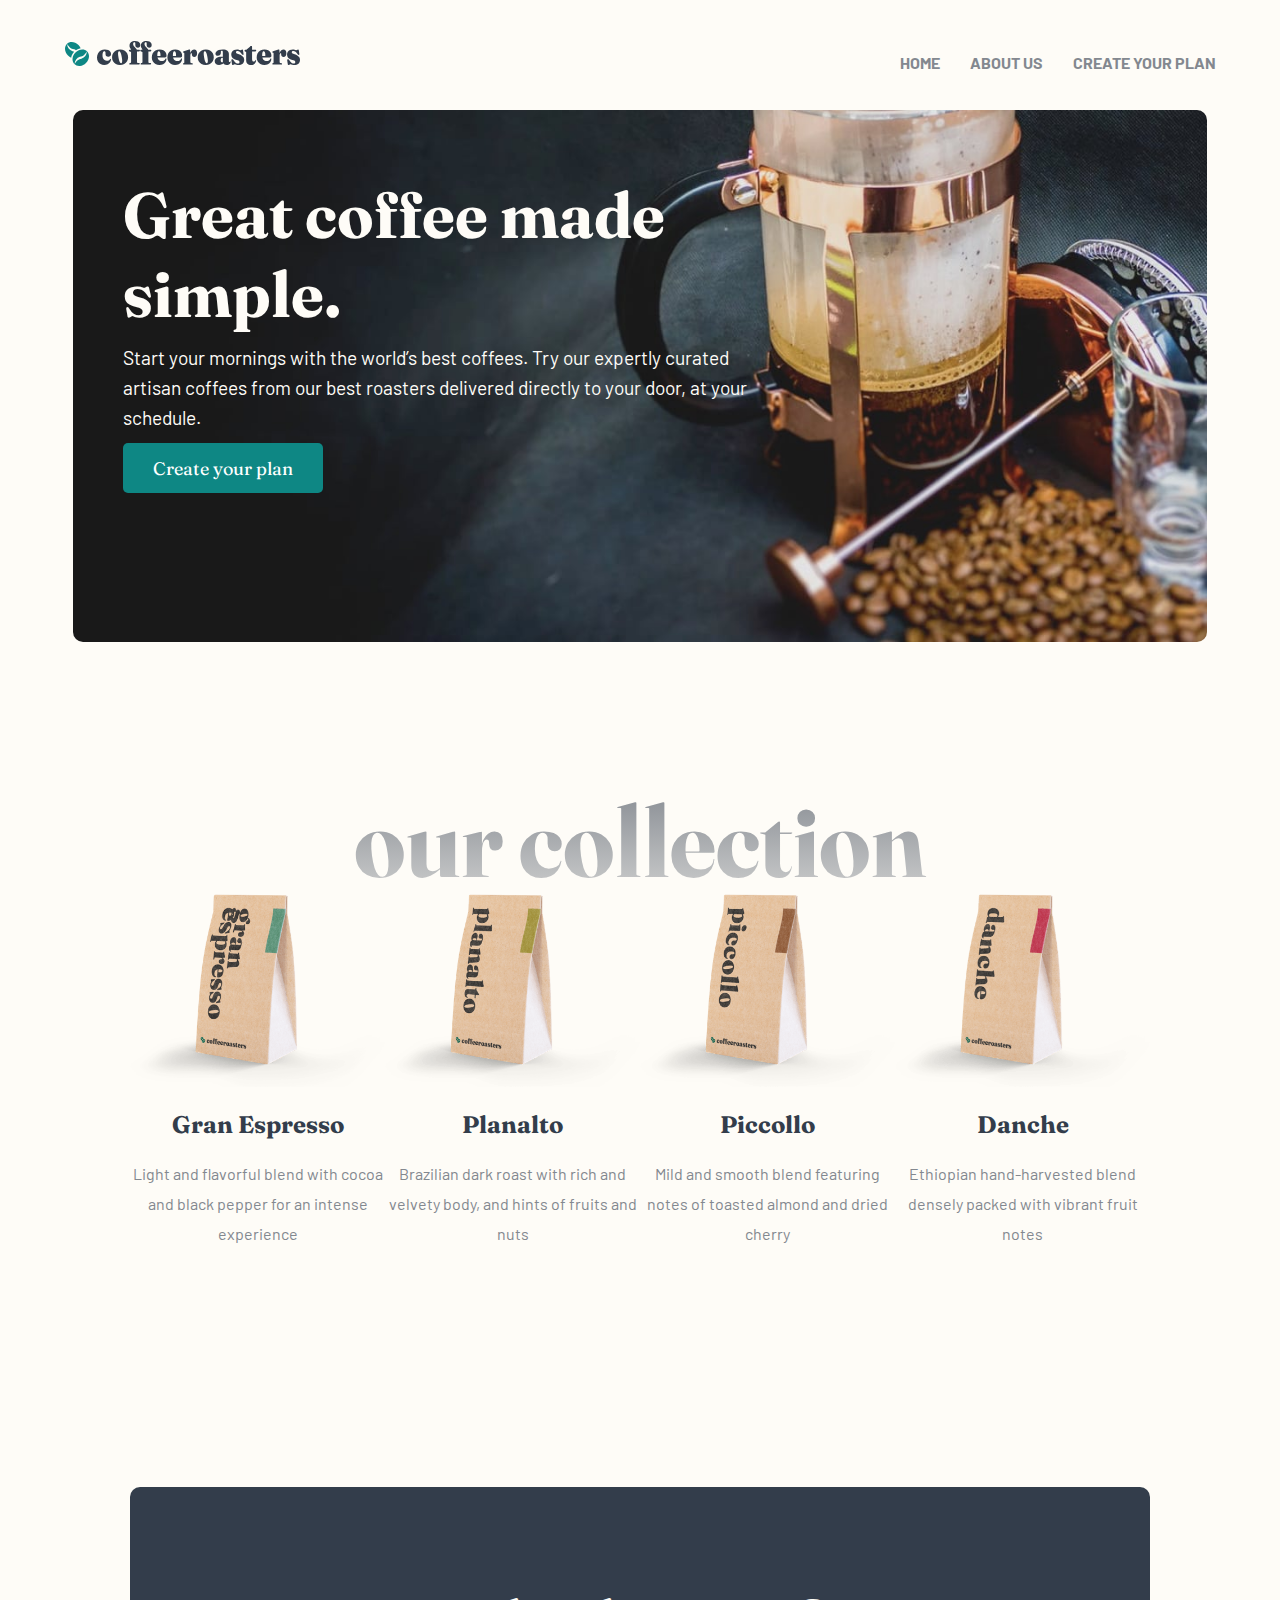
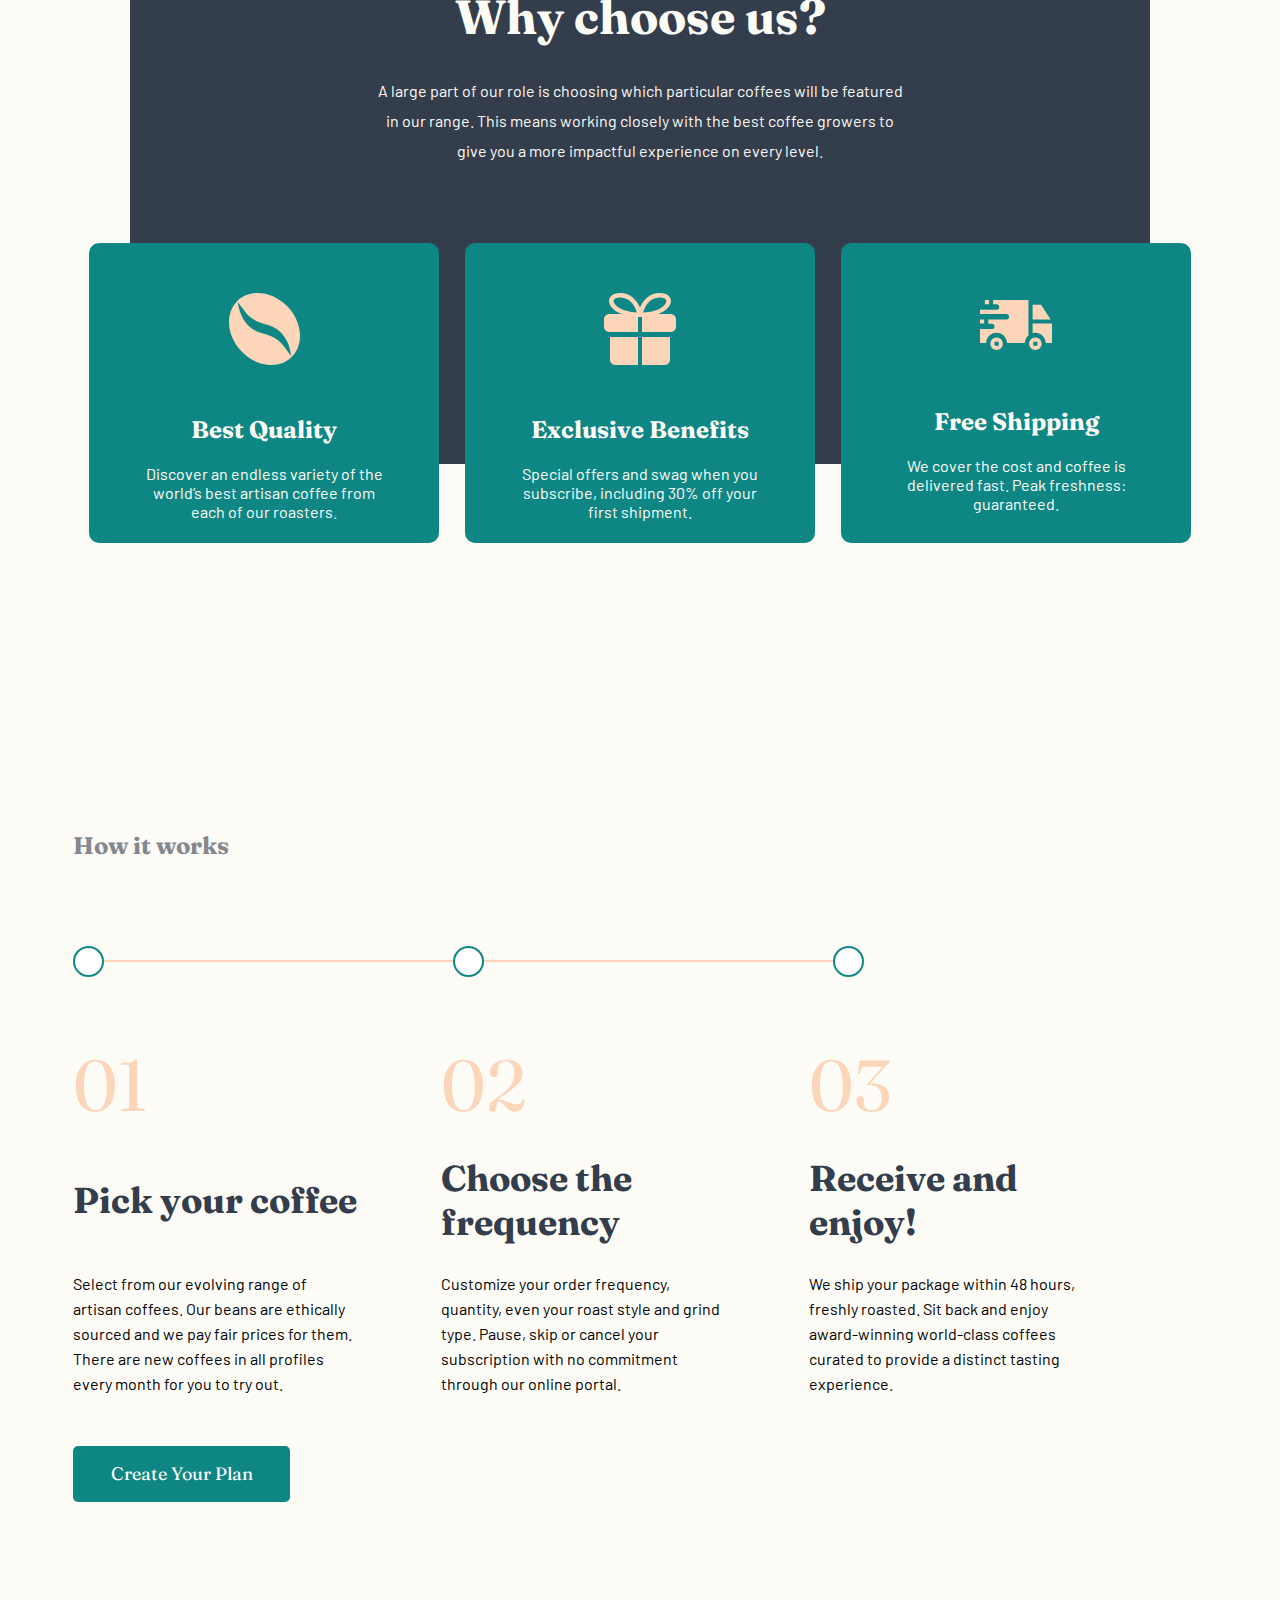
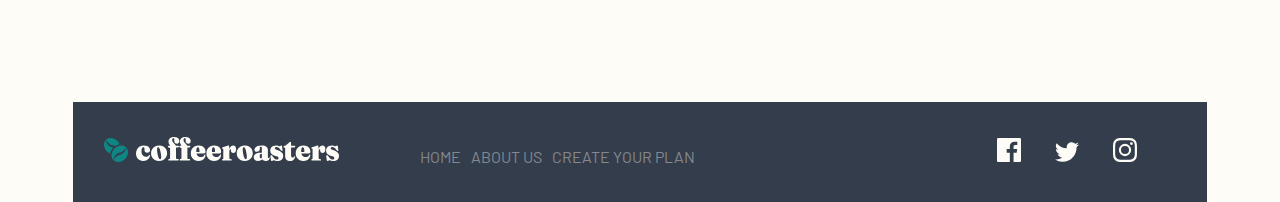
==== commit d17c583f: "Add files via upload" ====
--- a/index.html
+++ b/index.html
@@ -14,7 +14,7 @@
 <body>
   <header id="header">
     <nav class="nav-main">
-      <img src="./assets/shared/desktop/logo.svg" alt="Coffeeroasters Logo" class="logo">
+      <a href="index.html"><img src="./assets/shared/desktop/logo.svg" alt="Coffeeroasters Logo" class="logo"></a>
       <ul class="nav-list">
         <a class="nav-link" href="index.html"><li class="nav-item">Home</li></a>
         <a class="nav-link" href="about.html"><li class="nav-item">About Us</li></a>
@@ -172,7 +172,7 @@
     </div>
     <footer id="footer">
         <nav class="footer-nav">
-          <img src="./assets/shared/desktop/logo-footer.svg" alt="Footer Logo" class="footer-logo">
+          <a href="index.html"><img src="./assets/shared/desktop/logo-footer.svg" alt="Coffeeroasters Logo" class="footer-logo"></a>
           <ul class="footer-nav-list">
             <a href="index.html" class="footer-nav-link"><li class="footer-nav-item">Home</li></a>
             <a href="about.html" class="footer-nav-link"><li class="footer-nav-item">About Us</li></a>
--- a/home.css
+++ b/home.css
@@ -52,6 +52,12 @@
     margin: 30px auto;
 }
 
+@media screen and (max-width: 1280px) {
+    #header {
+        width: 90%;
+    }
+}
+
 @media screen and (max-width: 769px) {
     #header {
         width: 689px;
@@ -63,6 +69,10 @@
     #header {
         width: 327px;
     }
+}
+
+#main {
+    padding: 0 10px;
 }
 
 #hero  {
@@ -76,6 +86,13 @@
     margin-bottom: 136px;
 }
 
+@media screen and (max-width: 1280px) {
+    #hero {
+        width: 90%;  
+        height: auto;  
+    }
+}
+
 @media screen and (max-width: 769px) {
     #hero {
         width: 689px;
@@ -86,6 +103,37 @@
 @media screen and (max-width: 480px) {
     #hero {
         width: 327px;
+    }
+}
+
+#products {
+    height: 524.55px;
+    width: 1111px;
+    margin: 0 auto;
+    display: flex;
+    align-items: center;
+    justify-content: center;
+    margin-bottom: 184.45px;
+}
+
+@media screen and (max-width: 1280px) {
+    #products {
+        width: 90%;    
+    }
+}
+
+@media screen and (max-width: 769px) {
+    #products {
+        width: 689px;
+        height: 927px;
+        position: relative;    }
+}
+
+@media screen and (max-width: 480px) {
+    #products {
+        width: 375px;
+        height: 1321px;
+        display: flex;
     }
 }
 
@@ -101,6 +149,12 @@
     margin-bottom: 216px;
 }
 
+@media screen and (max-width: 1280px) {
+    #cta {
+        width: 90%;    
+    }
+}
+
 @media screen and (max-width: 769px) {
     #cta {
         width: 689px;
@@ -112,31 +166,6 @@
     #cta {
         width: 327px;
         height: 1499px;
-    }
-}
-
-#products {
-    height: 524.55px;
-    width: 1111px;
-    margin: 0 auto;
-    display: flex;
-    align-items: center;
-    justify-content: center;
-    margin-bottom: 184.45px;
-}
-
-@media screen and (max-width: 769px) {
-    #products {
-        width: 689px;
-        height: 927px;
-        position: relative;    }
-}
-
-@media screen and (max-width: 480px) {
-    #products {
-        width: 375px;
-        height: 1321px;
-        display: flex;
     }
 }
 
@@ -150,6 +179,12 @@
     justify-content: space-between;
 }
 
+@media screen and (max-width: 1280px) {
+    #how-to {
+        width: 90%;    
+    }
+}
+
 @media screen and (max-width: 769px) {
     #how-to {
         width: 689px;
@@ -172,6 +207,12 @@
     justify-content: space-between;
     width: 1280px;
     margin: 0 auto;
+}
+
+@media screen and (max-width: 1280px) {
+    #footer {
+        width: 90%;    
+    }
 }
 
 @media screen and (max-width: 769px) {
@@ -226,8 +267,15 @@
     height: 50px;
 }
 
-@media screen and (max-width: 769px) {
+@media screen and (max-width: 1280px) {
     .nav-main {
+        width: 100%;
+    }
+}
+
+@media screen and (max-width: 769px) {
+    .nav-main {
+        padding-right: 0;
         width: 689px;
         height: 26px;
     }
@@ -318,6 +366,16 @@
     top: 100px;
 }
 
+@media screen and (max-width: 1280px) {
+    .hero-content {
+        width: 50vw;
+        height: 20vh;
+        left: 50px;
+        top: 65px;
+    }
+}
+
+
 @media screen and (max-width: 769px) {
     .hero-content {
         width: 398px;
@@ -385,6 +443,12 @@
     color: var(--light-cream);
 }
 
+@media screen and (max-width: 1280px) {
+    .hero-heading {
+        font-size: 5vw;
+    }
+}
+
 @media screen and (max-width: 769px) {
     .hero-heading {
         font-size: 48px;
@@ -399,9 +463,15 @@
 }
 
 .hero-paragraph {
-    font-size: 1rem;
     color: var(--light-cream);
     line-height: 30px;
+}
+
+@media screen and (max-width: 1280px) {
+    .hero-paragraph {
+        margin: 10px 0;
+        font-size: 1.5vw;
+    }
 }
 
 @media screen and (max-width: 769px) {
@@ -425,6 +495,13 @@
     border-radius: 5px;
 }
 
+@media screen and (max-width: 1280px) {
+    .hero-button {
+        width: 200px;
+        height: 50px;
+    }
+}
+
 @media screen and (max-width: 769px) {
     .hero-button {
         width: 217px;
@@ -455,6 +532,13 @@
     align-items: center;
 }
 
+@media screen and (max-width: 1280px) {
+    .products-container {
+        width: 90%;
+        justify-content: unset;
+    }
+}
+
 @media screen and (max-width: 769px) {
     .products-container {
         width: 689px;
@@ -474,6 +558,12 @@
     font-size: 150px;
     text-align: center;
     color: var(--grey);
+}
+
+@media screen and (max-width: 1280px) {
+    .products-heading {
+        font-size: 100px;
+    }
 }
 
 @media screen and (max-width: 769px) {
@@ -497,6 +587,12 @@
     z-index: 1;
 }
 
+@media screen and (max-width: 1280px) {
+    .products-heading-overlay {
+        width: 90%;
+    }
+}
+
 @media screen and (max-width: 769px) {
     .products-heading-overlay {
         width: 689px;
@@ -634,6 +730,12 @@
     border-radius: 10px;
 }
 
+@media screen and (max-width: 1280px) {
+    .cta-content {
+        width: 90%;
+    }
+}
+
 @media screen and (max-width: 769px) {
     .cta-content {
         width: 688px;
@@ -657,6 +759,12 @@
     bottom: 0;
 }
 
+@media screen and (max-width: 1280px) {
+    .cta-container {
+        width: 100%;
+    }
+}
+
 @media screen and (max-width: 769px) {
     .cta-container {
         width: 573px;
@@ -669,6 +777,8 @@
     .cta-container {
         width: 279px;
         height: 1200px;
+        position: absolute;
+        left: 15px;
     }
 }
 
@@ -705,6 +815,13 @@
     align-items: center;
     justify-content: space-evenly;
     border-radius: 10px;
+}
+
+@media screen and (max-width: 1280px) {
+    .cta-item {
+        margin: 10px;
+        height: 300px;
+    }
 }
 
 @media screen and (max-width: 769px) {
@@ -785,6 +902,12 @@
     align-items: flex-end;
     width: 1045px;
     height: 453px;
+}
+
+@media screen and (max-width: 1280px) {
+    .how-to-steps-container {
+        width: 90%;
+    }
 }
 
 @media screen and (max-width: 769px) {
@@ -852,7 +975,7 @@
 }
 
 .circle-three {
-    right: 0;
+    left: 100%;
 }
 
 .step {
@@ -926,6 +1049,12 @@
     margin: 0 auto 200px auto;
 }
 
+@media screen and (max-width: 1280px) {
+    .button-container {
+        width: 90%;
+    }
+}
+
 @media screen and (max-width: 769px) {
     .button-container {
         width: 689px;
